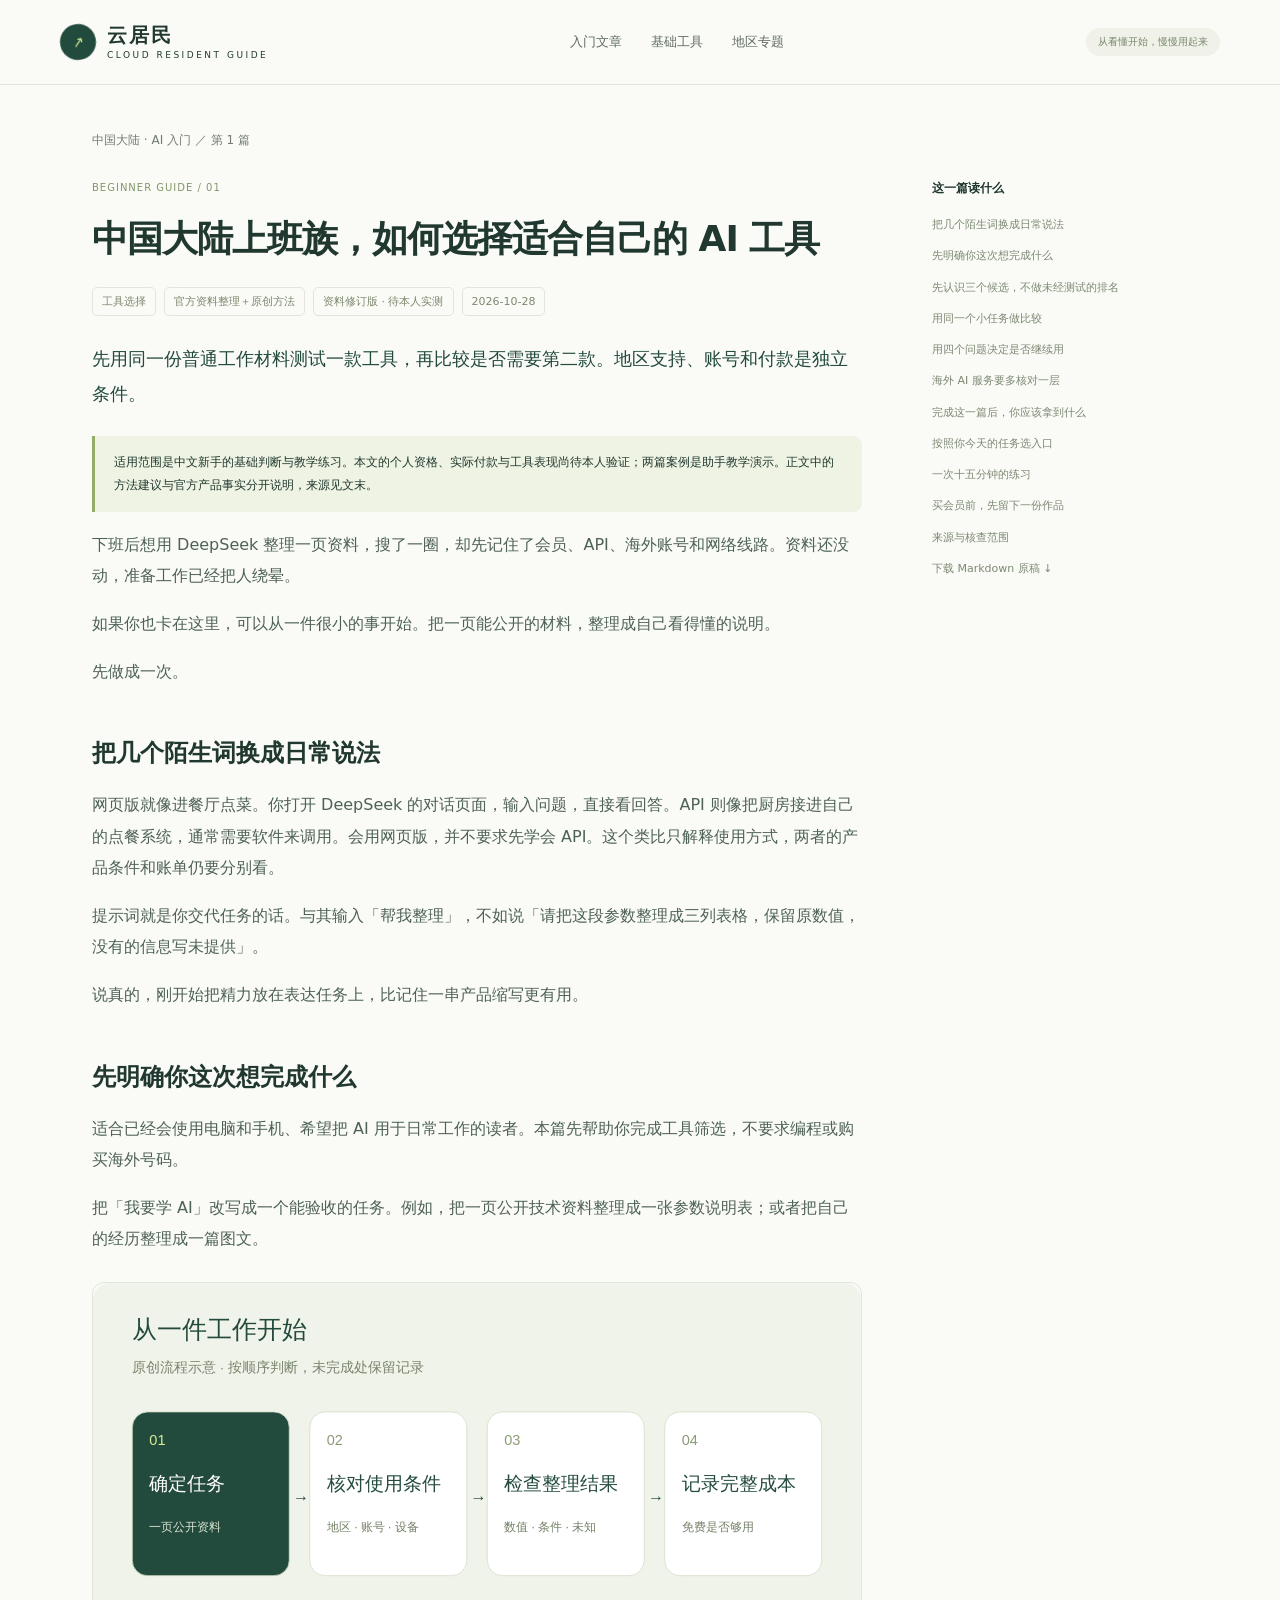
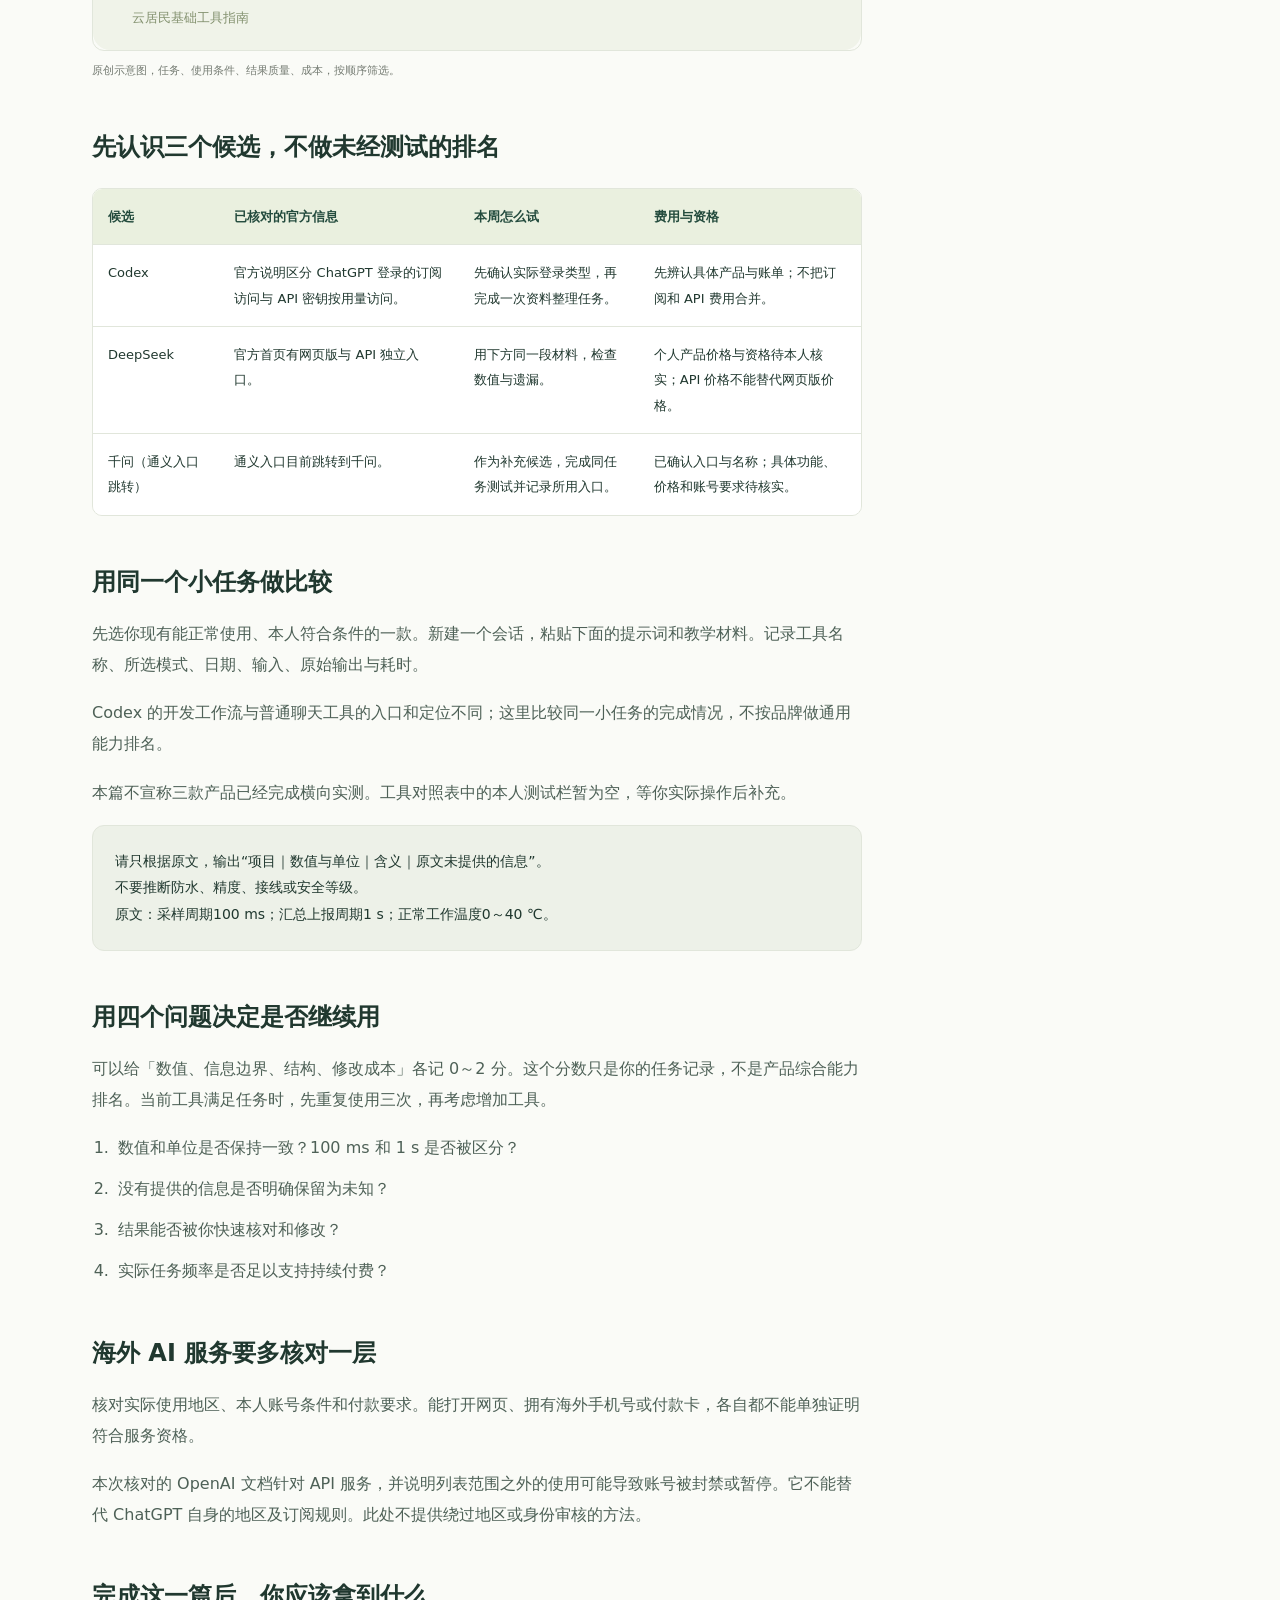
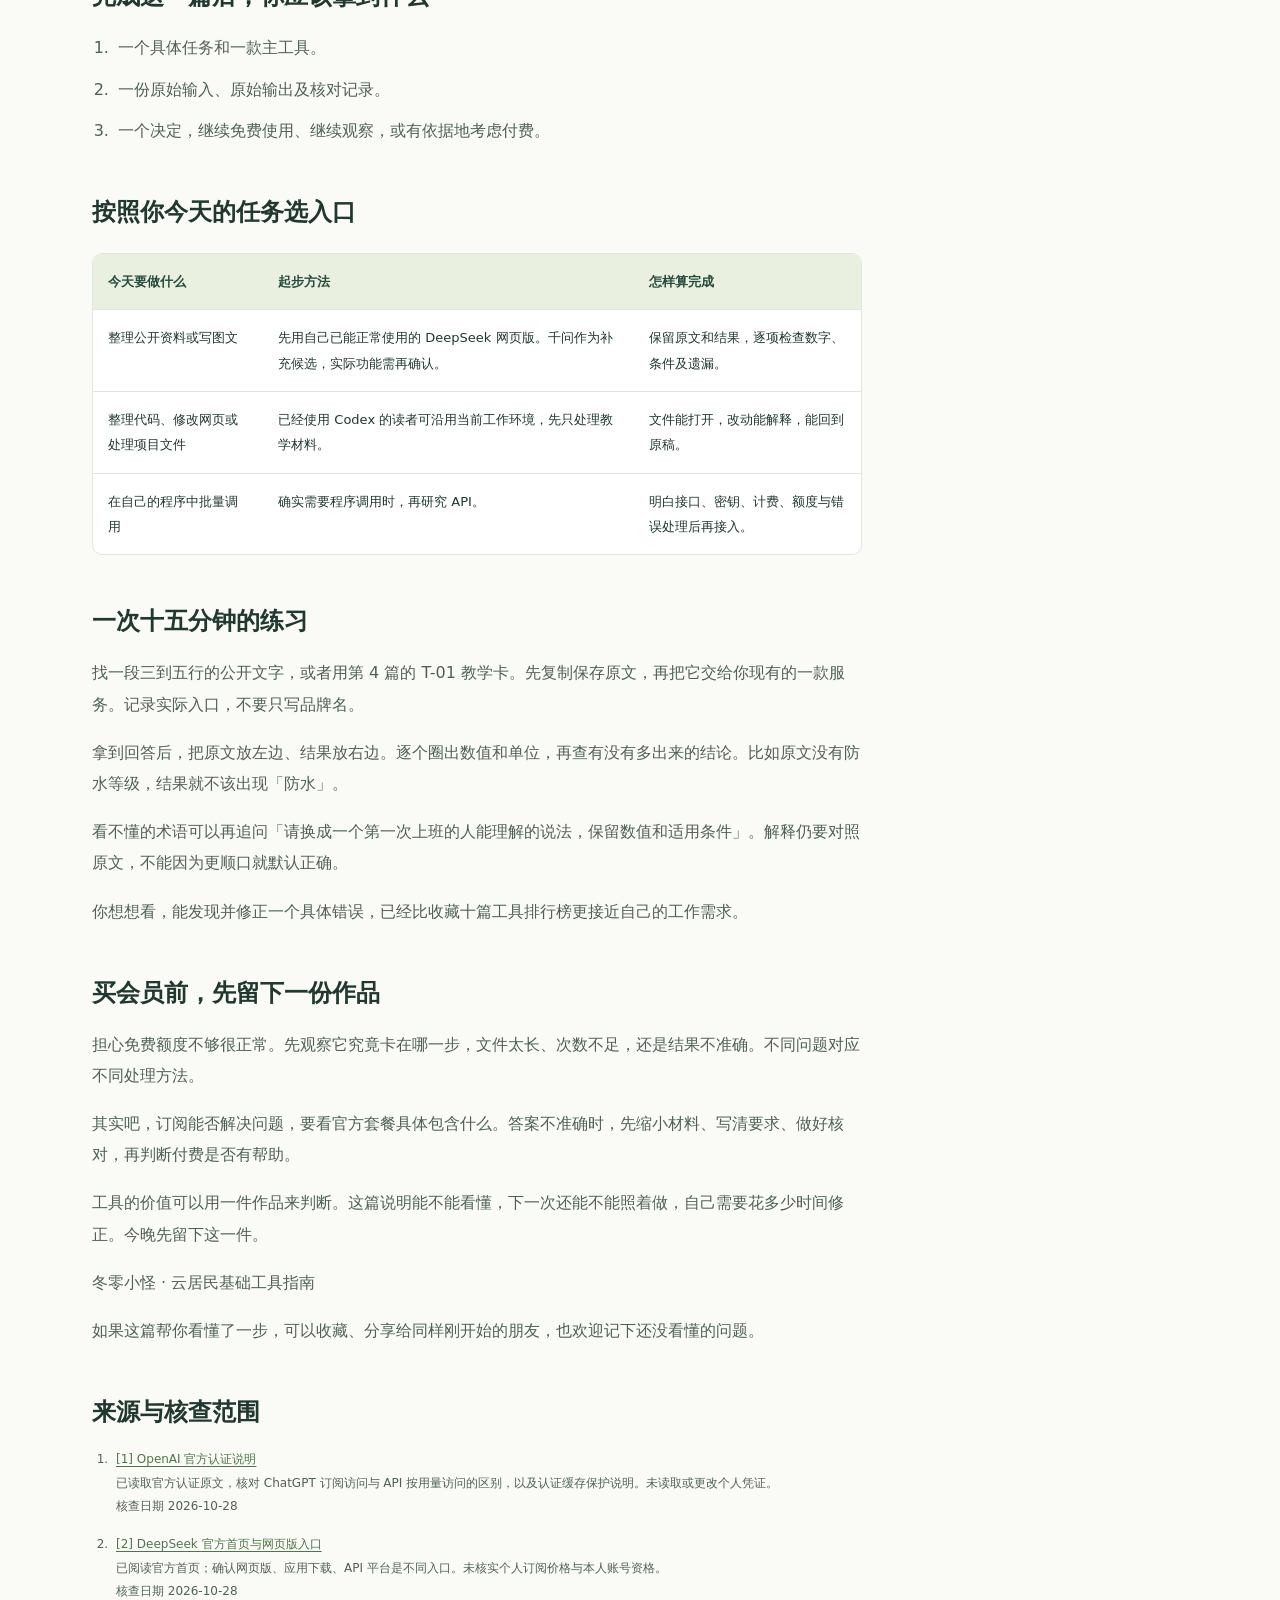
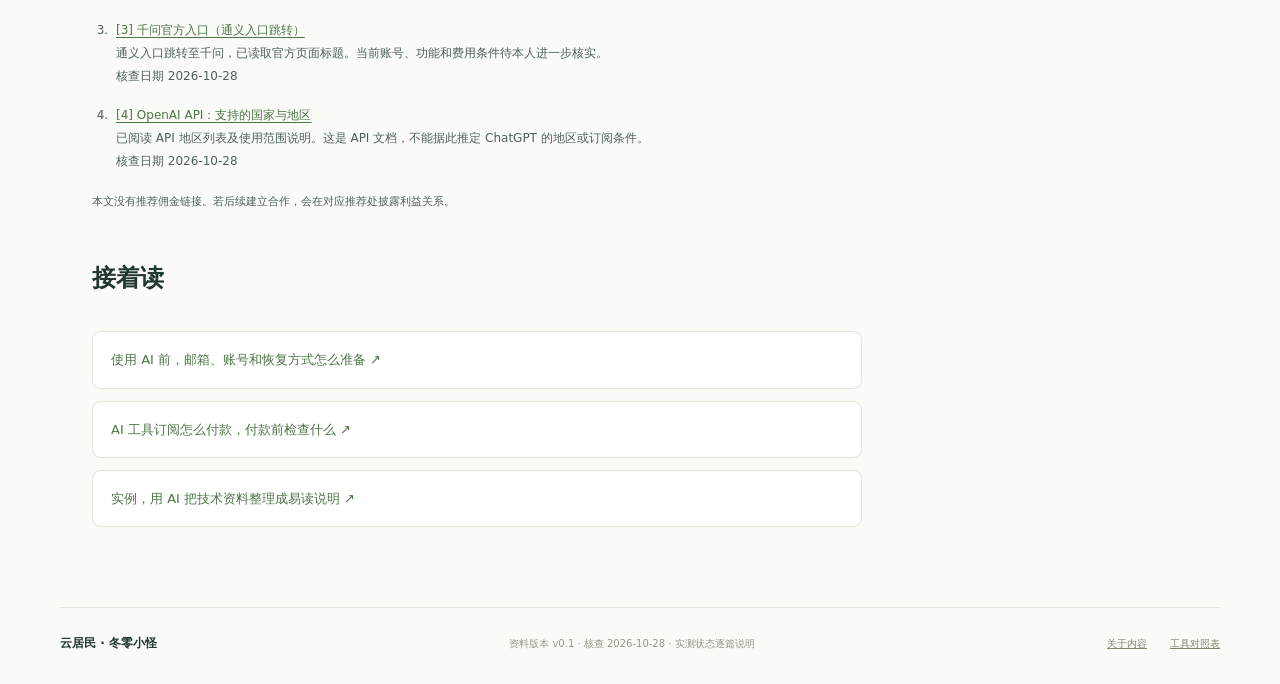
==== site/articles/01-choose-ai.html @ c8e0245f "Add six beginner articles, diagrams, sources and execution plan" ====
<!doctype html><html lang="zh-CN"><head><meta charset="utf-8"><meta name="viewport" content="width=device-width, initial-scale=1"><meta name="description" content="面向中文新手的云居民基础工具指南，认识账号、网络、订阅、收款和安全。"><title>中国大陆上班族，如何选择适合自己的 AI 工具 · 云居民</title><link rel="stylesheet" href="../assets/style.css"></head><body><a class="skip" href="#main">跳到正文</a><header><div class="wrap nav"><a class="brand" href="../index.html"><span class="brand-mark">↗</span><span class="brand-name">云居民<span class="brand-en">CLOUD RESIDENT GUIDE</span></span></a><nav class="nav-links" aria-label="主导航"><a href="../index.html#start">入门文章</a><a href="../index.html#tools">基础工具</a><a href="../index.html#regions">地区专题</a></nav><span class="nav-tag">从看懂开始，慢慢用起来</span></div></header><main id="main" class="article-wrap"><div class="breadcrumbs"><a href="../index.html#start">中国大陆 · AI 入门</a> ／ 第 1 篇</div><div class="article-layout"><article class="article-content"><div class="mini-label">BEGINNER GUIDE / 01</div><h1>中国大陆上班族，如何选择适合自己的 AI 工具</h1><div class="article-meta"><span>工具选择</span><span>官方资料整理＋原创方法</span><span>资料修订版 · 待本人实测</span><span>2026-10-28</span></div><p class="article-lead">先用同一份普通工作材料测试一款工具，再比较是否需要第二款。地区支持、账号和付款是独立条件。</p><div class="evidence-note">适用范围是中文新手的基础判断与教学练习。本文的个人资格、实际付款与工具表现尚待本人验证；两篇案例是助手教学演示。正文中的方法建议与官方产品事实分开说明，来源见文末。</div><section><p>下班后想用 DeepSeek 整理一页资料，搜了一圈，却先记住了会员、API、海外账号和网络线路。资料还没动，准备工作已经把人绕晕。</p><p>如果你也卡在这里，可以从一件很小的事开始。把一页能公开的材料，整理成自己看得懂的说明。</p><p>先做成一次。</p></section><section id="s1"><h2>把几个陌生词换成日常说法</h2><p>网页版就像进餐厅点菜。你打开 DeepSeek 的对话页面，输入问题，直接看回答。API 则像把厨房接进自己的点餐系统，通常需要软件来调用。会用网页版，并不要求先学会 API。这个类比只解释使用方式，两者的产品条件和账单仍要分别看。</p><p>提示词就是你交代任务的话。与其输入「帮我整理」，不如说「请把这段参数整理成三列表格，保留原数值，没有的信息写未提供」。</p><p>说真的，刚开始把精力放在表达任务上，比记住一串产品缩写更有用。</p></section><section id="s2"><h2>先明确你这次想完成什么</h2><p>适合已经会使用电脑和手机、希望把 AI 用于日常工作的读者。本篇先帮助你完成工具筛选，不要求编程或购买海外号码。</p><p>把「我要学 AI」改写成一个能验收的任务。例如，把一页公开技术资料整理成一张参数说明表；或者把自己的经历整理成一篇图文。</p></section><section><figure><a href="../assets/choose.svg" target="_blank" rel="noopener"><img loading="lazy" src="../assets/choose.svg" alt="原创示意图，任务、使用条件、结果质量、成本，按顺序筛选。"></a><figcaption>原创示意图，任务、使用条件、结果质量、成本，按顺序筛选。</figcaption></figure></section><section id="s4"><h2>先认识三个候选，不做未经测试的排名</h2><div class="table-scroll" tabindex="0" role="region" aria-label="先认识三个候选，不做未经测试的排名"><table><thead><tr><th scope="col">候选</th><th scope="col">已核对的官方信息</th><th scope="col">本周怎么试</th><th scope="col">费用与资格</th></tr></thead><tbody><tr><td>Codex</td><td>官方说明区分 ChatGPT 登录的订阅访问与 API 密钥按用量访问。</td><td>先确认实际登录类型，再完成一次资料整理任务。</td><td>先辨认具体产品与账单；不把订阅和 API 费用合并。</td></tr><tr><td>DeepSeek</td><td>官方首页有网页版与 API 独立入口。</td><td>用下方同一段材料，检查数值与遗漏。</td><td>个人产品价格与资格待本人核实；API 价格不能替代网页版价格。</td></tr><tr><td>千问（通义入口跳转）</td><td>通义入口目前跳转到千问。</td><td>作为补充候选，完成同任务测试并记录所用入口。</td><td>已确认入口与名称；具体功能、价格和账号要求待核实。</td></tr></tbody></table></div></section><section id="s5"><h2>用同一个小任务做比较</h2><p>先选你现有能正常使用、本人符合条件的一款。新建一个会话，粘贴下面的提示词和教学材料。记录工具名称、所选模式、日期、输入、原始输出与耗时。</p><p>Codex 的开发工作流与普通聊天工具的入口和定位不同；这里比较同一小任务的完成情况，不按品牌做通用能力排名。</p><p>本篇不宣称三款产品已经完成横向实测。工具对照表中的本人测试栏暂为空，等你实际操作后补充。</p><pre><code>请只根据原文，输出“项目｜数值与单位｜含义｜原文未提供的信息”。
不要推断防水、精度、接线或安全等级。
原文：采样周期100 ms；汇总上报周期1 s；正常工作温度0～40 ℃。</code></pre></section><section id="s6"><h2>用四个问题决定是否继续用</h2><p>可以给「数值、信息边界、结构、修改成本」各记 0～2 分。这个分数只是你的任务记录，不是产品综合能力排名。当前工具满足任务时，先重复使用三次，再考虑增加工具。</p><ol><li>数值和单位是否保持一致？100 ms 和 1 s 是否被区分？</li><li>没有提供的信息是否明确保留为未知？</li><li>结果能否被你快速核对和修改？</li><li>实际任务频率是否足以支持持续付费？</li></ol></section><section id="s7"><h2>海外 AI 服务要多核对一层</h2><p>核对实际使用地区、本人账号条件和付款要求。能打开网页、拥有海外手机号或付款卡，各自都不能单独证明符合服务资格。</p><p>本次核对的 OpenAI 文档针对 API 服务，并说明列表范围之外的使用可能导致账号被封禁或暂停。它不能替代 ChatGPT 自身的地区及订阅规则。此处不提供绕过地区或身份审核的方法。</p></section><section id="s8"><h2>完成这一篇后，你应该拿到什么</h2><ol><li>一个具体任务和一款主工具。</li><li>一份原始输入、原始输出及核对记录。</li><li>一个决定，继续免费使用、继续观察，或有依据地考虑付费。</li></ol></section><section id="s9"><h2>按照你今天的任务选入口</h2><div class="table-scroll" tabindex="0" role="region" aria-label="按照你今天的任务选入口"><table><thead><tr><th scope="col">今天要做什么</th><th scope="col">起步方法</th><th scope="col">怎样算完成</th></tr></thead><tbody><tr><td>整理公开资料或写图文</td><td>先用自己已能正常使用的 DeepSeek 网页版。千问作为补充候选，实际功能需再确认。</td><td>保留原文和结果，逐项检查数字、条件及遗漏。</td></tr><tr><td>整理代码、修改网页或处理项目文件</td><td>已经使用 Codex 的读者可沿用当前工作环境，先只处理教学材料。</td><td>文件能打开，改动能解释，能回到原稿。</td></tr><tr><td>在自己的程序中批量调用</td><td>确实需要程序调用时，再研究 API。</td><td>明白接口、密钥、计费、额度与错误处理后再接入。</td></tr></tbody></table></div></section><section id="s10"><h2>一次十五分钟的练习</h2><p>找一段三到五行的公开文字，或者用第 4 篇的 T-01 教学卡。先复制保存原文，再把它交给你现有的一款服务。记录实际入口，不要只写品牌名。</p><p>拿到回答后，把原文放左边、结果放右边。逐个圈出数值和单位，再查有没有多出来的结论。比如原文没有防水等级，结果就不该出现「防水」。</p><p>看不懂的术语可以再追问「请换成一个第一次上班的人能理解的说法，保留数值和适用条件」。解释仍要对照原文，不能因为更顺口就默认正确。</p><p>你想想看，能发现并修正一个具体错误，已经比收藏十篇工具排行榜更接近自己的工作需求。</p></section><section id="s11"><h2>买会员前，先留下一份作品</h2><p>担心免费额度不够很正常。先观察它究竟卡在哪一步，文件太长、次数不足，还是结果不准确。不同问题对应不同处理方法。</p><p>其实吧，订阅能否解决问题，要看官方套餐具体包含什么。答案不准确时，先缩小材料、写清要求、做好核对，再判断付费是否有帮助。</p><p>工具的价值可以用一件作品来判断。这篇说明能不能看懂，下一次还能不能照着做，自己需要花多少时间修正。今晚先留下这一件。</p></section><section><p>冬零小怪 · 云居民基础工具指南</p><p>如果这篇帮你看懂了一步，可以收藏、分享给同样刚开始的朋友，也欢迎记下还没看懂的问题。</p></section><section id="sources"><h2>来源与核查范围</h2><ol class="source-list"><li id="source-codex"><a href="https://learn.chatgpt.com/docs/auth" target="_blank" rel="noopener">[1] OpenAI 官方认证说明</a><br>已读取官方认证原文，核对 ChatGPT 订阅访问与 API 按用量访问的区别，以及认证缓存保护说明。未读取或更改个人凭证。<br>核查日期 2026-10-28</li><li id="source-deepseek"><a href="https://www.deepseek.com/" target="_blank" rel="noopener">[2] DeepSeek 官方首页与网页版入口</a><br>已阅读官方首页；确认网页版、应用下载、API 平台是不同入口。未核实个人订阅价格与本人账号资格。<br>核查日期 2026-10-28</li><li id="source-qianwen"><a href="https://www.qianwen.com/" target="_blank" rel="noopener">[3] 千问官方入口（通义入口跳转）</a><br>通义入口跳转至千问，已读取官方页面标题。当前账号、功能和费用条件待本人进一步核实。<br>核查日期 2026-10-28</li><li id="source-openai"><a href="https://developers.openai.com/api/docs/supported-countries" target="_blank" rel="noopener">[4] OpenAI API：支持的国家与地区</a><br>已阅读 API 地区列表及使用范围说明。这是 API 文档，不能据此推定 ChatGPT 的地区或订阅条件。<br>核查日期 2026-10-28</li></ol><p class="public-state">本文没有推荐佣金链接。若后续建立合作，会在对应推荐处披露利益关系。</p></section><section id="next"><h2>接着读</h2><div class="related"><a href="02-accounts.html">使用 AI 前，邮箱、账号和恢复方式怎么准备 ↗</a><a href="03-payments.html">AI 工具订阅怎么付款，付款前检查什么 ↗</a><a href="04-technical-case.html">实例，用 AI 把技术资料整理成易读说明 ↗</a></div></section></article><aside class="toc" aria-label="文章目录"><b>这一篇读什么</b><a href="#s1">把几个陌生词换成日常说法</a><a href="#s2">先明确你这次想完成什么</a><a href="#s4">先认识三个候选，不做未经测试的排名</a><a href="#s5">用同一个小任务做比较</a><a href="#s6">用四个问题决定是否继续用</a><a href="#s7">海外 AI 服务要多核对一层</a><a href="#s8">完成这一篇后，你应该拿到什么</a><a href="#s9">按照你今天的任务选入口</a><a href="#s10">一次十五分钟的练习</a><a href="#s11">买会员前，先留下一份作品</a><a href="#sources">来源与核查范围</a><a href="../downloads/01-choose-ai_修正版.md" download>下载 Markdown 原稿 ↓</a></aside></div></main><footer class="wrap footer"><div class="footer-brand">云居民 · 冬零小怪</div><small>资料版本 v0.1 · 核查 2026-10-28 · 实测状态逐篇说明</small><div class="footer-links"><a href="../index.html#about">关于内容</a><a href="../downloads/工具对照表.md" download>工具对照表</a></div></footer></body></html>
---- site/assets/style.css ----
:root{--ink:#20382f;--green:#234b3d;--muted:#747b72;--paper:#fafbf7;--line:#e1e6db;--lime:#d9ec93;--cream:#f0f2e9;--white:#fff;--radius:20px}
*{box-sizing:border-box}html{scroll-behavior:smooth;scroll-padding-top:100px}body{margin:0;background:var(--paper);color:var(--ink);font-family:"Microsoft YaHei","PingFang SC",system-ui,sans-serif;font-size:14px;line-height:1.75}button,input{font:inherit}button,a{-webkit-tap-highlight-color:transparent}button{cursor:pointer}a{color:inherit;text-decoration:none}button:focus-visible,a:focus-visible,input:focus-visible,summary:focus-visible{outline:3px solid #769a4b;outline-offset:5px}button:disabled{cursor:default}::selection{background:var(--lime)}svg{width:22px;height:22px;fill:none;stroke:currentColor;stroke-width:1.65;stroke-linecap:round;stroke-linejoin:round;flex-shrink:0}.wrap{width:min(1160px,calc(100% - 64px));margin-inline:auto}.skip{position:fixed;top:-100px;left:20px;z-index:100;background:var(--green);color:white;padding:10px}.skip:focus{top:8px}
header{position:sticky;top:0;z-index:20;background:rgba(250,251,247,.94);backdrop-filter:blur(16px);border-bottom:1px solid var(--line)}.nav{height:84px;display:flex;align-items:center;justify-content:space-between;gap:24px}.brand{display:flex;align-items:center;gap:11px}.brand-mark{width:36px;height:36px;border-radius:50%;display:grid;place-items:center;background:var(--green);color:var(--lime);transform:rotate(-12deg)}.brand-mark svg{width:22px;height:22px}.brand-name{font-size:20px;font-weight:750;letter-spacing:2px;line-height:1.35}.brand-en{display:block;font-size:9px;font-weight:500;letter-spacing:2.5px}.nav-links{display:flex;gap:29px;color:#626e62;font-size:13px}.nav-links a:hover{color:var(--green)}.nav-actions{display:flex;gap:17px;align-items:center}.preview-tag{font-size:10px;letter-spacing:1px;color:var(--muted);border:1px solid var(--line);padding:2px 7px;border-radius:4px}.list-button{background:transparent;border:0;padding:8px 0;display:flex;gap:7px;align-items:center;font-size:12px;color:var(--green)}.count{background:var(--green);color:white;border-radius:50%;min-width:20px;height:20px;display:inline-grid;place-items:center;font-size:10px}.mobile-menu{display:none;background:transparent;border:0;color:var(--green);padding:6px}
.hero{position:relative;overflow:hidden}.hero-grid{display:grid;grid-template-columns:1.12fr 1fr;gap:76px;align-items:center;padding-top:76px;padding-bottom:67px}.eyebrow{font-size:10px;letter-spacing:2.4px;font-weight:650;color:#6a7c58;display:flex;align-items:center;gap:9px}.dot{width:6px;height:6px;border-radius:50%;background:#819e55}.hero h1{font-size:clamp(39px,4.25vw,57px);font-weight:650;line-height:1.35;letter-spacing:-2px;margin:23px 0 21px}.hero h1 em{font-style:normal;color:#4e7049;position:relative;white-space:nowrap}.hero h1 em:after{content:"";position:absolute;height:9px;background:var(--lime);left:0;right:0;bottom:3px;z-index:-1;transform:rotate(-2deg)}.hero-copy{font-size:14px;color:#758071;line-height:2.05;max-width:430px}.hero-actions{display:flex;align-items:center;gap:24px;margin:28px 0 23px}.btn{display:inline-flex;align-items:center;justify-content:center;gap:16px;min-height:47px;padding:11px 22px;border:1px solid transparent;border-radius:8px;font-size:12px;font-weight:600;background:var(--green);color:white;transition:transform .2s,background .2s}.btn:hover{background:#355e47;transform:translateY(-2px)}.btn svg{width:17px;height:17px}.text-link{display:inline-flex;align-items:center;gap:10px;font-size:12px;background:none;border:0;color:var(--green);padding:0}.text-link svg{width:15px;height:15px}.hero-note{font-size:11px;display:flex;gap:7px;align-items:center;color:#879080}.hero-note svg{width:14px;height:14px}.map-scene{position:relative;padding:18px 18px 22px 0}.map-scene:before{content:"";position:absolute;width:360px;height:360px;top:4px;right:-12px;border:1px solid #dce2ce;border-radius:50%;z-index:-1}.map-scene:after{content:"";position:absolute;width:315px;height:315px;top:27px;right:10px;border:1px dashed #dce2ce;border-radius:50%;z-index:-1}.map-card{background:#fff;border:1px solid #dde3d4;border-radius:18px;padding:26px 27px 24px;box-shadow:0 20px 50px #2f4c2210;transform:rotate(-2deg);position:relative}.map-top{display:flex;justify-content:space-between;align-items:center;font-size:9px;letter-spacing:1.7px;color:#7c8876}.map-top span:last-child{letter-spacing:0;border:1px solid var(--line);padding:1px 8px;border-radius:20px;font-size:10px;color:#547142}.map-card h2{font-size:23px;font-weight:600;margin:16px 0 6px;letter-spacing:-.5px}.map-sub{font-size:11px;color:var(--muted);margin:0 0 21px}.route{display:flex;gap:13px;align-items:center;padding:13px 0;border-top:1px solid #edf0e8}.route-icon{width:37px;height:37px;border-radius:11px;background:#eff3e8;display:grid;place-items:center;color:#557148}.route-icon svg{width:18px;height:18px}.route-text{flex:1}.route-text b{display:block;font-size:12px;font-weight:550}.route-text small{font-size:10px;color:#8c9385}.route-status{color:#7e926e;font-size:10px}.map-foot{background:#f4f7ed;border-radius:7px;margin-top:9px;padding:10px 12px;font-size:10px;color:#6c7c5a;display:flex;align-items:center;gap:7px}.map-foot svg{width:14px;height:14px}.floating-note{position:absolute;bottom:0;right:-12px;padding:13px 17px;background:var(--lime);border-radius:10px;transform:rotate(5deg);font-size:12px;font-weight:600;box-shadow:0 7px 20px #213a2010}.floating-note span{display:block;letter-spacing:1px;font-size:8px;color:#6e7b4d;font-weight:500;margin-top:2px}.plane{position:absolute;right:-18px;top:-13px;color:#6f8959;transform:rotate(10deg);width:43px;height:43px}
.principles{border-top:1px solid var(--line);border-bottom:1px solid var(--line);padding:20px 0;display:flex;align-items:center;justify-content:space-between;gap:20px}.principles p{margin:0;font-size:11px;color:#78806f}.principles .points{display:flex;gap:32px}.principles .point{display:flex;align-items:center;gap:8px;font-size:11px;color:#53674b}.point svg{width:16px;height:16px}.section{padding-top:70px;padding-bottom:70px}.section-head{display:flex;justify-content:space-between;align-items:flex-end;gap:24px;margin-bottom:28px}.section-kicker{font-family:Georgia,serif;font-size:11px;color:#859171;letter-spacing:2px;margin-bottom:9px}.section-head h2,.about h2{font-size:29px;font-weight:550;margin:0;letter-spacing:-.7px;line-height:1.5}.section-head p{color:var(--muted);font-size:12px;margin:10px 0 0}.section-index{font-family:Georgia,serif;font-style:italic;font-size:17px;color:#8e9a79}.categories{display:grid;grid-template-columns:repeat(4,1fr);gap:16px}.category{position:relative;display:flex;flex-direction:column;align-items:flex-start;text-align:left;width:100%;padding:24px 22px 21px;background:white;border:1px solid var(--line);border-radius:13px;color:var(--ink);transition:transform .2s,border-color .2s,box-shadow .2s;min-height:218px}.category:hover{border-color:#9caf7b;transform:translateY(-5px);box-shadow:0 12px 24px #32462b08}.category-top{width:100%;display:flex;align-items:center;justify-content:space-between}.icon-box{width:42px;height:42px;display:grid;place-items:center;border-radius:12px;background:#eff3e7;color:#647b4b}.category:nth-child(2) .icon-box{background:#eaf1ed;color:#45785c}.category:nth-child(3) .icon-box{background:#f6efe0;color:#aa8e53}.category:nth-child(4) .icon-box{background:#eeeeef;color:#77768c}.tiny-label{font-size:10px;color:#8e9688}.category h3{font-size:16px;margin:21px 0 7px;font-weight:600}.category p{color:var(--muted);font-size:11px;line-height:1.9;margin:0;padding-right:9px}.card-arrow{position:absolute;bottom:20px;right:20px;width:14px;height:14px;color:#879278}.catalog-band{background:#f0f3e9;border-block:1px solid #e6ebde}.catalog-band .section{padding-top:58px;padding-bottom:60px}.catalog-controls{display:flex;align-items:center;justify-content:space-between;gap:15px;margin-bottom:22px}.filters{display:flex;gap:6px;flex-wrap:wrap}.filter{background:transparent;color:#78836c;border:1px solid transparent;border-radius:6px;font-size:11px;padding:7px 14px}.filter.active{background:var(--green);color:white}.filter:hover:not(.active){background:#e3e9d8}.search{position:relative;flex-shrink:0}.search svg{position:absolute;left:12px;top:10px;width:15px;height:15px;color:#88947e}.search input{width:215px;border:1px solid #dfe6d6;border-radius:7px;background:#fafcf6;padding:9px 12px 9px 35px;font-size:11px;color:var(--green);outline-offset:2px}.tools{display:grid;grid-template-columns:repeat(3,1fr);gap:15px}.tool{border:1px solid #e0e6d7;background:#fcfdf9;border-radius:12px;padding:20px;display:flex;flex-direction:column;min-height:185px;transition:border-color .2s}.tool:hover{border-color:#a4b58c}.tool-top{display:flex;align-items:center;gap:12px}.tool-logo{width:36px;height:36px;border-radius:10px;display:grid;place-items:center;background:#eff1ea;font-family:Georgia,serif;font-size:21px;color:#4f6b46;font-weight:bold;flex-shrink:0}.tool-top h3{font-size:13px;font-weight:600;margin:0}.tool-top small{font-size:10px;color:#909786}.tool-badge{font-size:9px;color:#82916d;background:#f1f4e9;padding:1px 6px;border-radius:4px;white-space:nowrap;margin-left:auto}.tool p{font-size:11px;color:#79836f;line-height:1.9;margin:14px 0 18px;flex:1}.tool-bottom{display:flex;justify-content:space-between;align-items:center}.tool-bottom span{font-size:9px;color:#919a88}.tool-bottom button{background:none;border:0;color:#48623c;font-size:10px;padding:0;display:flex;align-items:center;gap:5px}.tool-bottom svg{width:13px;height:13px}.empty-results{display:none;padding:30px;color:var(--muted);text-align:center;grid-column:1/-1}.catalog-note{margin:18px 0 0;color:#87917b;font-size:10px}
.guides{display:grid;grid-template-columns:repeat(3,1fr);gap:22px}.guide{background:white;border:1px solid var(--line);border-radius:13px;overflow:hidden;display:flex;flex-direction:column}.guide-cover{height:150px;padding:22px;position:relative;overflow:hidden;background:#e9efde}.guide:nth-child(2) .guide-cover{background:#e7eeea}.guide:nth-child(3) .guide-cover{background:#f0eade}.cover-word{position:absolute;right:16px;bottom:-35px;font-size:112px;font-family:Georgia,serif;letter-spacing:-9px;color:#d4dfbe;line-height:1.6;font-style:italic}.guide:nth-child(2) .cover-word{color:#cfddd3}.guide:nth-child(3) .cover-word{color:#e2d8c3}.cover-number{font-family:Georgia,serif;font-size:11px;color:#71845c}.cover-title{position:relative;z-index:1;font-size:21px;line-height:1.5;font-weight:550;margin-top:17px;letter-spacing:1px}.cover-title span{display:block}.guide-info{padding:23px;flex:1;display:flex;flex-direction:column}.guide-meta{display:flex;gap:9px;color:#859176;font-size:9px;letter-spacing:.3px}.guide-info h3{font-size:14px;line-height:1.8;font-weight:550;margin:11px 0 9px}.guide-info p{font-size:11px;color:var(--muted);margin:0 0 20px;line-height:1.9;flex:1}.guide-info button{align-self:flex-start}.service{background:#234b3d;border-radius:17px;padding:40px 43px;color:#fff;display:flex;justify-content:space-between;align-items:center;gap:45px;margin-top:50px;position:relative;overflow:hidden}.service:after{content:"";width:220px;height:220px;border:1px solid #ffffff12;border-radius:50%;position:absolute;right:-60px;bottom:-140px;pointer-events:none}.service .section-kicker{color:#b5ca9f}.service h2{margin:4px 0 10px;font-size:24px;font-weight:500}.service p{font-size:11px;line-height:1.9;color:#c1cfc2;margin:0;max-width:540px}.service-actions{flex-shrink:0}.btn-lime{background:var(--lime);color:#30442c}.btn-lime:hover{background:#e3f2ad}.service-note{display:block;text-align:center;font-size:9px;color:#b5c4b1;margin-top:9px}.about{display:grid;grid-template-columns:.8fr 1.2fr;gap:100px;padding:55px 0;border-top:1px solid var(--line)}.about-quote{font-family:Georgia,serif;font-style:italic;font-size:19px;color:#94a17d;margin-top:15px}.about p{font-size:12px;line-height:2.15;color:var(--muted);margin-top:4px}.about-tags{display:flex;gap:14px;margin-top:20px;color:#6d7b5f;font-size:10px}.faq{border-top:1px solid var(--line);padding:40px 0 55px;display:grid;grid-template-columns:.8fr 1.2fr;gap:100px}.faq h2{font-size:20px;font-weight:550;margin:7px 0}.faq-item{border-bottom:1px solid var(--line)}summary{list-style:none;cursor:pointer;padding:15px 0;font-size:12px;display:flex;align-items:center;justify-content:space-between;gap:10px}summary::-webkit-details-marker{display:none}summary:after{content:"+";font-size:19px;color:#7c8c6b;font-weight:300}details[open] summary:after{content:"−"}.faq-item p{font-size:11px;color:var(--muted);margin:0 0 17px;line-height:2}.footer{border-top:1px solid var(--line);padding:25px 0 30px;display:flex;align-items:center;justify-content:space-between;gap:20px}.footer-brand{display:flex;align-items:center;gap:12px;font-size:12px;font-weight:600}.footer small{font-size:10px;color:#919987}.footer-links{display:flex;gap:23px;font-size:10px;color:#7b876e}
dialog{padding:0;border:1px solid var(--line);border-radius:19px;width:min(560px,calc(100% - 32px));max-height:85vh;color:var(--ink);background:var(--paper);box-shadow:0 25px 90px #102b3140}dialog::backdrop{background:#14251c6b;backdrop-filter:blur(4px)}.dialog-head{padding:22px 27px 0;display:flex;align-items:center;justify-content:space-between;gap:20px}.dialog-head .section-kicker{margin:0;font-size:9px}.close{background:#eaf0e2;border:0;border-radius:50%;width:30px;height:30px;display:grid;place-items:center;color:var(--green);font-size:20px}.dialog-body{padding:13px 27px 27px}.dialog-body h2{font-size:24px;font-weight:550;line-height:1.5;margin:5px 0 12px}.dialog-body p{font-size:12px;line-height:2;color:var(--muted)}.dialog-body h3{font-size:13px;margin:20px 0 8px}.dialog-body ul{padding-left:19px;font-size:12px;color:#63745b;line-height:2.1}.dialog-body .btn{margin-top:13px}.quiz-options{display:grid;gap:9px;margin:18px 0}.quiz-option{padding:14px 16px;border:1px solid var(--line);border-radius:9px;background:white;text-align:left;color:var(--ink);font-size:12px;display:flex;gap:10px;align-items:center}.quiz-option:before{content:"";width:13px;height:13px;border:1px solid #acb89a;border-radius:50%;flex-shrink:0}.quiz-option.selected{background:#eaf1dc;border-color:#91a76e}.quiz-option.selected:before{background:var(--green);box-shadow:inset 0 0 0 3px #edf3e0}.quiz-option small{display:block;color:var(--muted);font-size:10px;margin-top:3px}.quiz-step{font-size:10px;color:#8a9679}.result-task{background:white;border:1px solid var(--line);border-radius:8px;padding:11px 13px;margin:8px 0;font-size:12px}.drawer{margin:0 0 0 auto;height:100dvh;max-height:100dvh;border-radius:18px 0 0 18px;max-width:420px;width:calc(100% - 25px)}.drawer .dialog-head{padding-top:30px}.check-row{display:flex;align-items:flex-start;gap:10px;padding:15px 0;border-bottom:1px solid var(--line);font-size:12px}.check-row input{accent-color:var(--green);margin-top:5px}.check-row label{flex:1;cursor:pointer}.check-row:has(input:checked) label{text-decoration:line-through;color:#909981}.remove-task{border:0;background:transparent;color:#97a18c;font-size:17px;padding:0 3px}.check-summary{font-size:11px;color:#7d8a70;margin:18px 0}.toast{position:fixed;bottom:25px;left:50%;transform:translate(-50%,15px);padding:11px 22px;background:var(--green);color:#fff;border:1px solid #ffffff20;border-radius:30px;z-index:80;font-size:12px;opacity:0;pointer-events:none;transition:opacity .2s,transform .2s;max-width:calc(100% - 30px);text-align:center}.toast.show{opacity:1;transform:translate(-50%,0)}.dialog-source{font-size:10px!important}.dialog-source a{text-decoration:underline}
@media(min-width:1400px){.hero-grid{padding-top:92px;padding-bottom:82px}}
@media(max-width:1000px){.hero-grid{gap:35px}.nav-links{gap:18px}.preview-tag{display:none}.hero h1{font-size:43px}.principles .points{gap:17px}.category{padding:21px 17px}.tiny-label{font-size:9px}.about,.faq{gap:50px}.floating-note{right:-5px}.wrap{width:calc(100% - 48px)}}
@media(max-width:760px){.wrap{width:calc(100% - 36px)}.nav{height:70px;gap:10px}.brand-name{font-size:17px}.brand-en{font-size:8px}.brand-mark{width:31px;height:31px}.nav-actions{gap:10px}.nav-links{display:none;position:absolute;top:69px;left:0;right:0;background:var(--paper);border-bottom:1px solid var(--line);padding:20px;flex-direction:column;gap:20px}.nav-links.open{display:flex}.mobile-menu{display:block}.list-button{font-size:11px}.list-button>svg{display:none}.hero-grid{grid-template-columns:1fr;gap:37px;padding:47px 0 48px}.hero h1{font-size:42px;letter-spacing:-1.5px}.hero-copy{font-size:13px}.hero-actions{gap:22px}.map-scene{width:min(390px,100%);margin:0 auto;padding:5px 12px 19px 0}.map-card{padding:22px}.map-scene:before{width:290px;height:290px;right:3px}.map-scene:after{width:255px;height:255px;right:20px}.plane{right:0;top:-9px}.principles{padding:17px 0;flex-direction:column;gap:12px;align-items:flex-start}.principles .points{width:100%;justify-content:space-between;gap:5px}.point{font-size:10px!important}.section{padding:45px 0}.section-head h2,.about h2{font-size:25px}.section-head{gap:15px}.section-head p{font-size:11px}.section-head>.text-link{font-size:10px;white-space:nowrap}.categories{grid-template-columns:repeat(2,1fr);gap:11px}.category{min-height:210px;padding:18px 16px}.tiny-label{font-size:9px}.category h3{font-size:15px}.category p{font-size:10px;padding-right:0}.category .card-arrow{bottom:15px;right:15px}.catalog-band .section{padding:43px 0}.catalog-controls{align-items:stretch;flex-direction:column;gap:13px}.search input{width:100%}.filter{font-size:10px;padding:6px 11px}.tools{grid-template-columns:1fr;gap:12px}.tool{min-height:165px}.tool p{font-size:12px}.tool-top h3{font-size:14px}.guides{grid-template-columns:1fr;gap:18px}.guide-cover{height:130px}.guide-info{padding:20px}.guide-info h3{font-size:15px}.guide-info p{font-size:12px}.service{padding:28px 25px;flex-direction:column;align-items:flex-start;gap:23px;margin-top:33px}.service h2{font-size:23px}.service p{font-size:12px}.service-note{text-align:left}.about{padding:37px 0;grid-template-columns:1fr;gap:15px}.about p{font-size:12px}.about-quote{margin:8px 0 0;font-size:16px}.faq{grid-template-columns:1fr;gap:7px;padding-top:29px}.footer{align-items:flex-start;flex-direction:column;gap:12px}.footer-links{gap:20px}.section-index{font-size:14px}.dialog-body,.dialog-head{padding-inline:22px}.dialog-body h2{font-size:22px}}
@media(prefers-reduced-motion:reduce){html{scroll-behavior:auto}*,*:before,*:after{transition:none!important;animation:none!important}}

.nav-tag{font-size:10px;background:var(--cream);color:#78866b;padding:5px 12px;border-radius:20px}.hero h1{font-size:clamp(36px,4.2vw,56px)}.map-card{transform:rotate(-1deg)}.starter-steps{display:grid;grid-template-columns:repeat(3,1fr);gap:16px}.starter-step{border:1px solid var(--line);border-radius:12px;background:white;padding:24px;transition:transform .2s}.starter-step:hover{transform:translateY(-3px);border-color:#9eaf88}.starter-step small{font-size:10px;color:#879773}.starter-step h3{font-size:16px;font-weight:550;margin:15px 0 7px}.starter-step p{font-size:11px;color:var(--muted);margin:0 0 14px}.starter-step span{font-size:10px;color:#5e7a4a}.tool-bottom button{font-size:11px}.tool p{margin-bottom:12px}.example{font-size:10px;color:#6f815c;border-top:1px solid #edf0e6;padding-top:10px;margin-bottom:17px}.tool-top h3{font-size:14px}.region-tabs{display:flex;gap:9px;flex-wrap:wrap;margin-bottom:25px;padding-bottom:20px;border-bottom:1px solid var(--line)}.region-tab{border:1px solid var(--line);border-radius:7px;background:var(--cream);padding:9px 20px;color:#667b52;font-size:12px}.region-tab[aria-pressed=true]{background:var(--green);color:white;border-color:var(--green)}.region-panel{display:grid;grid-template-columns:.7fr 1.3fr;gap:50px;padding:32px;background:white;border:1px solid var(--line);border-radius:15px}.region-intro h3{font-size:29px;font-weight:550;margin:6px 0 12px}.region-intro p{font-size:12px;color:var(--muted);line-height:2}.region-intro small{font-size:10px;color:#8b987b}.region-item{padding:15px 0;border-bottom:1px solid #edf0e7}.region-item:first-child{padding-top:0}.region-item:last-child{border:0;padding-bottom:0}.region-item h4{font-size:13px;margin:0 0 5px}.region-item p{font-size:11px;color:var(--muted);margin:0 0 8px}.official{display:flex;gap:14px;flex-wrap:wrap}.official a{font-size:11px;color:#547747;text-decoration:underline;text-underline-offset:3px}.region-note,.tip{font-size:11px;line-height:1.9;padding:13px 17px;border-radius:8px;background:#edf2e3;color:#6f805d;margin-top:22px}.product{border:1px solid var(--line);border-radius:9px;background:white;padding:15px 18px;margin:10px 0}.product b{font-size:13px}.product p{font-size:11px;color:var(--muted);margin:5px 0 8px}.advanced{display:flex;gap:28px;align-items:center;padding:23px 26px;border:1px dashed #b7c5a4;border-radius:10px;margin-top:30px}.advanced h3{font-size:14px;white-space:nowrap;margin:0}.advanced p{font-size:11px;color:var(--muted);margin:0}.dialog-body h3{font-size:14px;margin-top:22px}.dialog-body li{font-size:12px;color:#667a59;margin:9px 0}.dialog-body ol{padding-left:21px}.dialog-note{font-size:10px!important;color:#8c987c!important}.no-scroll{overflow:hidden}@media(max-width:1000px){.region-panel{gap:30px}}@media(max-width:760px){.nav-tag{display:none}.nav-links{display:flex!important;position:static!important;background:transparent!important;gap:12px!important;flex-direction:row!important;padding:0!important;border:0!important;font-size:10px!important}.nav-links a:last-child{display:none}.brand-name{font-size:16px}.brand-en{font-size:7px}.nav{gap:12px}.starter-steps{grid-template-columns:repeat(2,1fr);gap:11px}.starter-step{padding:18px 15px}.starter-step h3{font-size:14px}.hero h1{font-size:37px}.region-panel{grid-template-columns:1fr;gap:20px;padding:23px}.region-tab{padding:8px 13px;font-size:11px}.advanced{display:block;padding:20px}.advanced h3{margin-bottom:8px}.footer{align-items:flex-start}.footer-links{max-width:160px}.section-index{display:none}}

.article-wrap{max-width:1160px;margin:auto;padding:45px 32px 80px}.breadcrumbs{font-size:12px;color:var(--muted);margin-bottom:27px}.article-layout{display:grid;grid-template-columns:minmax(0,770px) 230px;gap:70px}.article-content{min-width:0;font-size:16px;line-height:1.95}.article-content h1{font-size:36px;line-height:1.5;letter-spacing:-1px;font-weight:600;margin:14px 0 21px}.article-content h2{font-size:24px;font-weight:600;line-height:1.5;margin:48px 0 18px;scroll-margin-top:105px}.article-content p{margin:17px 0;color:#4e6157}.article-meta{display:flex;flex-wrap:wrap;gap:8px;font-size:11px;color:#7b886d}.article-meta span{border:1px solid var(--line);padding:3px 9px;border-radius:5px}.article-lead{font-size:18px!important;color:var(--green)!important;margin:25px 0!important}.evidence-note{padding:15px 19px;background:#eef3e3;border-left:3px solid #96ad67;font-size:12px;line-height:1.9;border-radius:0 9px 9px 0}.article-content figure{margin:28px 0}.article-content figure img{display:block;width:100%;height:auto;border-radius:12px;border:1px solid var(--line)}figcaption{font-size:11px;line-height:1.8;color:var(--muted);margin-top:10px}pre{background:#edf1e8;border:1px solid var(--line);border-radius:12px;padding:22px;white-space:pre-wrap;overflow-wrap:anywhere;font-family:inherit;font-size:14px;line-height:1.9}pre code{font-family:inherit}.table-scroll{overflow-x:auto;margin:23px 0;border:1px solid var(--line);border-radius:10px}table{border-collapse:collapse;width:100%;font-size:13px;min-width:520px;background:white}td,th{text-align:left;padding:15px;vertical-align:top;border-bottom:1px solid var(--line)}th{background:#eaf0df;color:var(--green);font-weight:600}tr:last-child td{border-bottom:0}.toc{position:sticky;top:113px;align-self:start;font-size:11px;max-height:75vh;overflow:auto}.toc a{display:block;padding:6px 0;color:#7c8872}.toc a:hover{color:var(--green)}.toc b{font-size:12px;display:block;margin-bottom:10px}.source-list{font-size:12px!important;padding-left:20px}.source-list li{margin:15px 0;overflow-wrap:anywhere}.source-list a,.article-content a{color:#4e7547;text-decoration:underline;text-underline-offset:3px}.related{display:grid;gap:12px;margin-top:35px}.related a{border:1px solid var(--line);background:white;border-radius:9px;padding:15px 18px;font-size:13px;text-decoration:none}.guide{transition:transform .2s}.guide:hover{transform:translateY(-4px)}.guide-cover{height:130px}.guide-meta{flex-wrap:wrap}.guide-info{font-size:13px}.guide-info h3{font-size:16px}.guide-info p{font-size:12px}.mini-label{font-size:10px;letter-spacing:1px;color:#82966a}.count-line{font-size:11px;color:#7d8a6c;margin:15px 0}.search input{font-size:13px;padding-left:13px;width:280px}.article-catalog .filter{font-size:12px}.tool-links{display:grid;gap:9px}.tool-links a{font-size:12px;text-decoration:underline}.region-intro .status{display:inline-block;font-size:11px;padding:3px 9px;background:#edf2e3;border-radius:5px}.reading-path{display:flex;gap:12px;flex-wrap:wrap;font-size:12px;margin:24px 0 0}.reading-path a{background:white;padding:8px 13px;border:1px solid var(--line);border-radius:7px}.public-state{font-size:11px;color:#7e8c6e}.cover-word{font-size:100px}.all-tools{grid-template-columns:repeat(3,1fr)}.tool-bottom button{padding:6px 0}article ol{padding-left:22px}article li{padding-left:4px;margin:10px 0;color:#4e6157}.footer-links a{text-decoration:underline}article section{content-visibility:visible}@media(max-width:1000px){.article-layout{gap:35px;grid-template-columns:minmax(0,1fr) 190px}.all-tools{grid-template-columns:repeat(2,1fr)}}@media(max-width:760px){.article-wrap{padding:25px 20px 55px}.article-layout{grid-template-columns:1fr;gap:20px}.toc{position:static;max-height:none;order:-1;border-bottom:1px solid var(--line);padding-bottom:15px}.toc a{display:inline-block;font-size:11px;margin-right:13px}.toc a:nth-of-type(n+5){display:none}.article-content{font-size:16px}.article-content h1{font-size:28px}.article-content h2{font-size:22px}.article-lead{font-size:17px!important}.search input{width:100%}.all-tools{grid-template-columns:1fr}.hero-copy{font-size:14px}.article-meta{line-height:1.6}}
@media(max-width:760px){.article-content figure a{display:block;overflow-x:auto;border-radius:12px}.article-content figure img{min-width:650px}.article-content figure figcaption:after{content:" 点击图片可查看原图。"}}
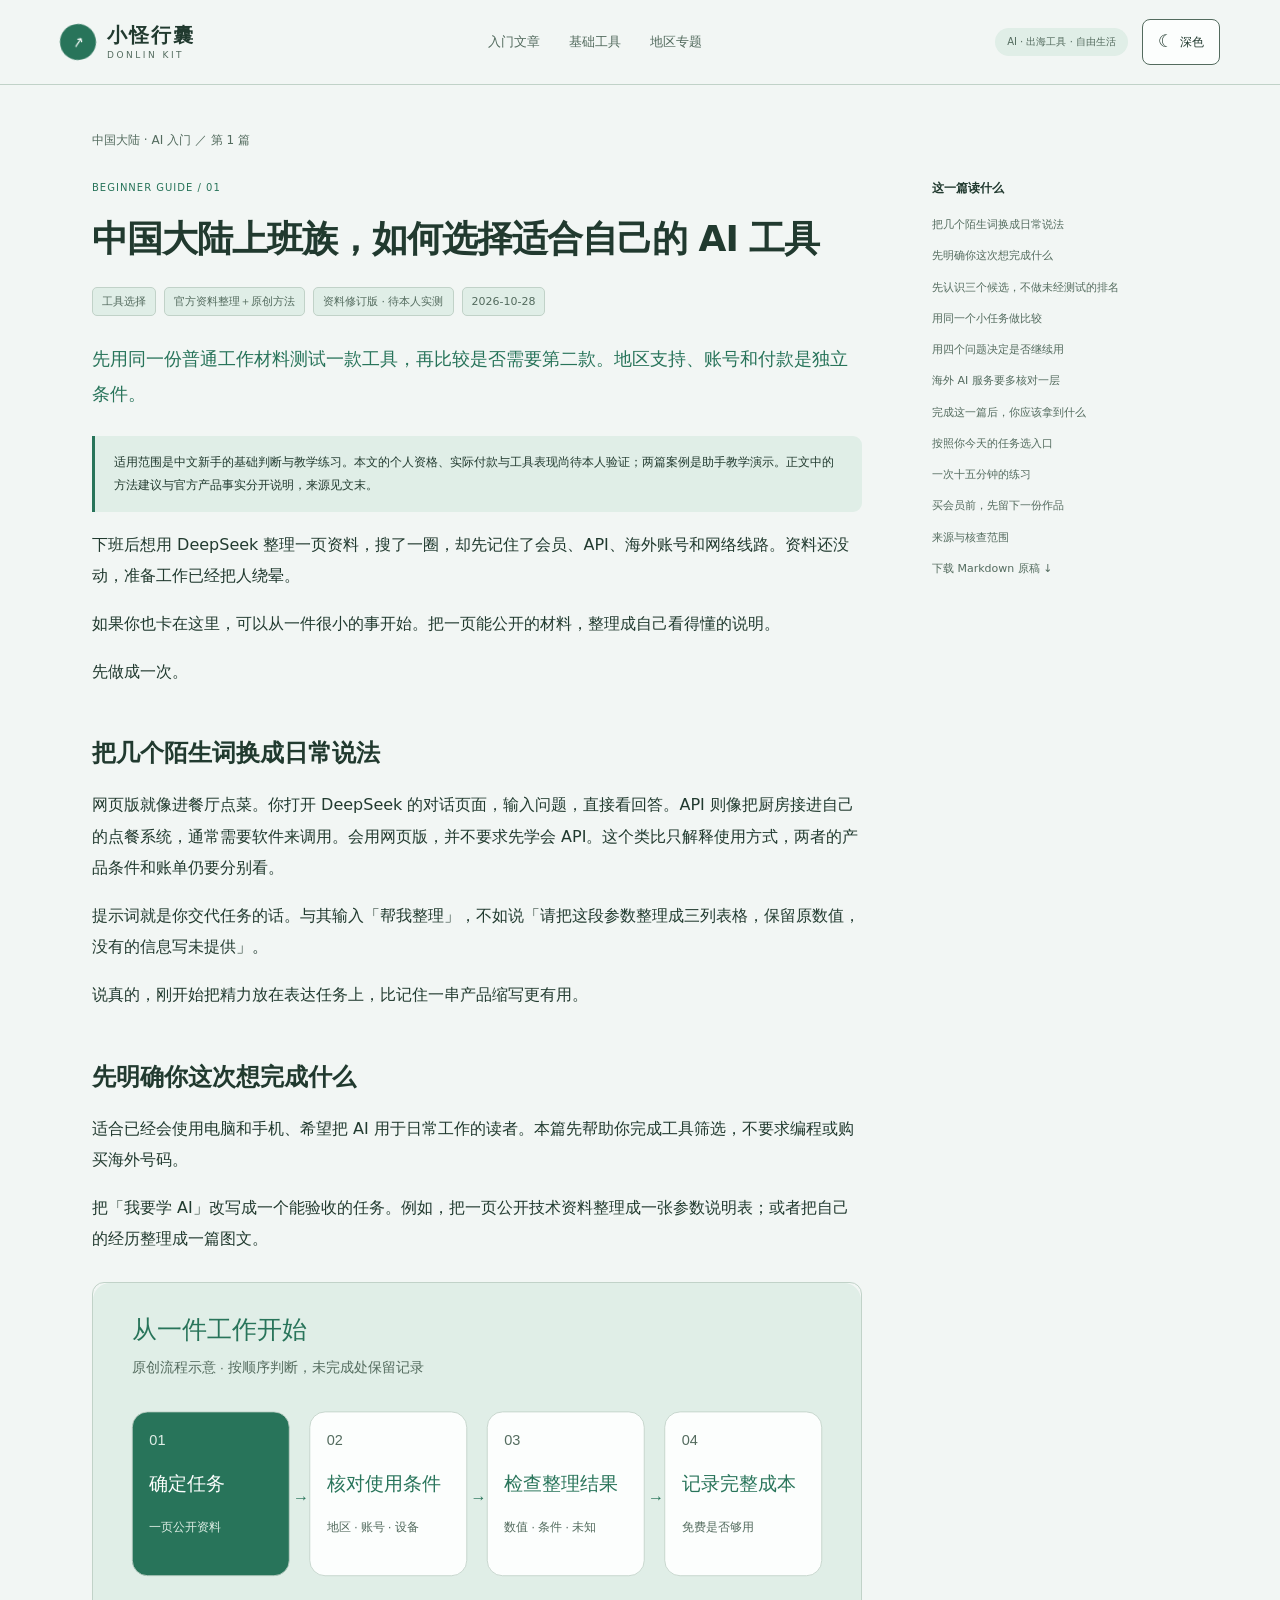
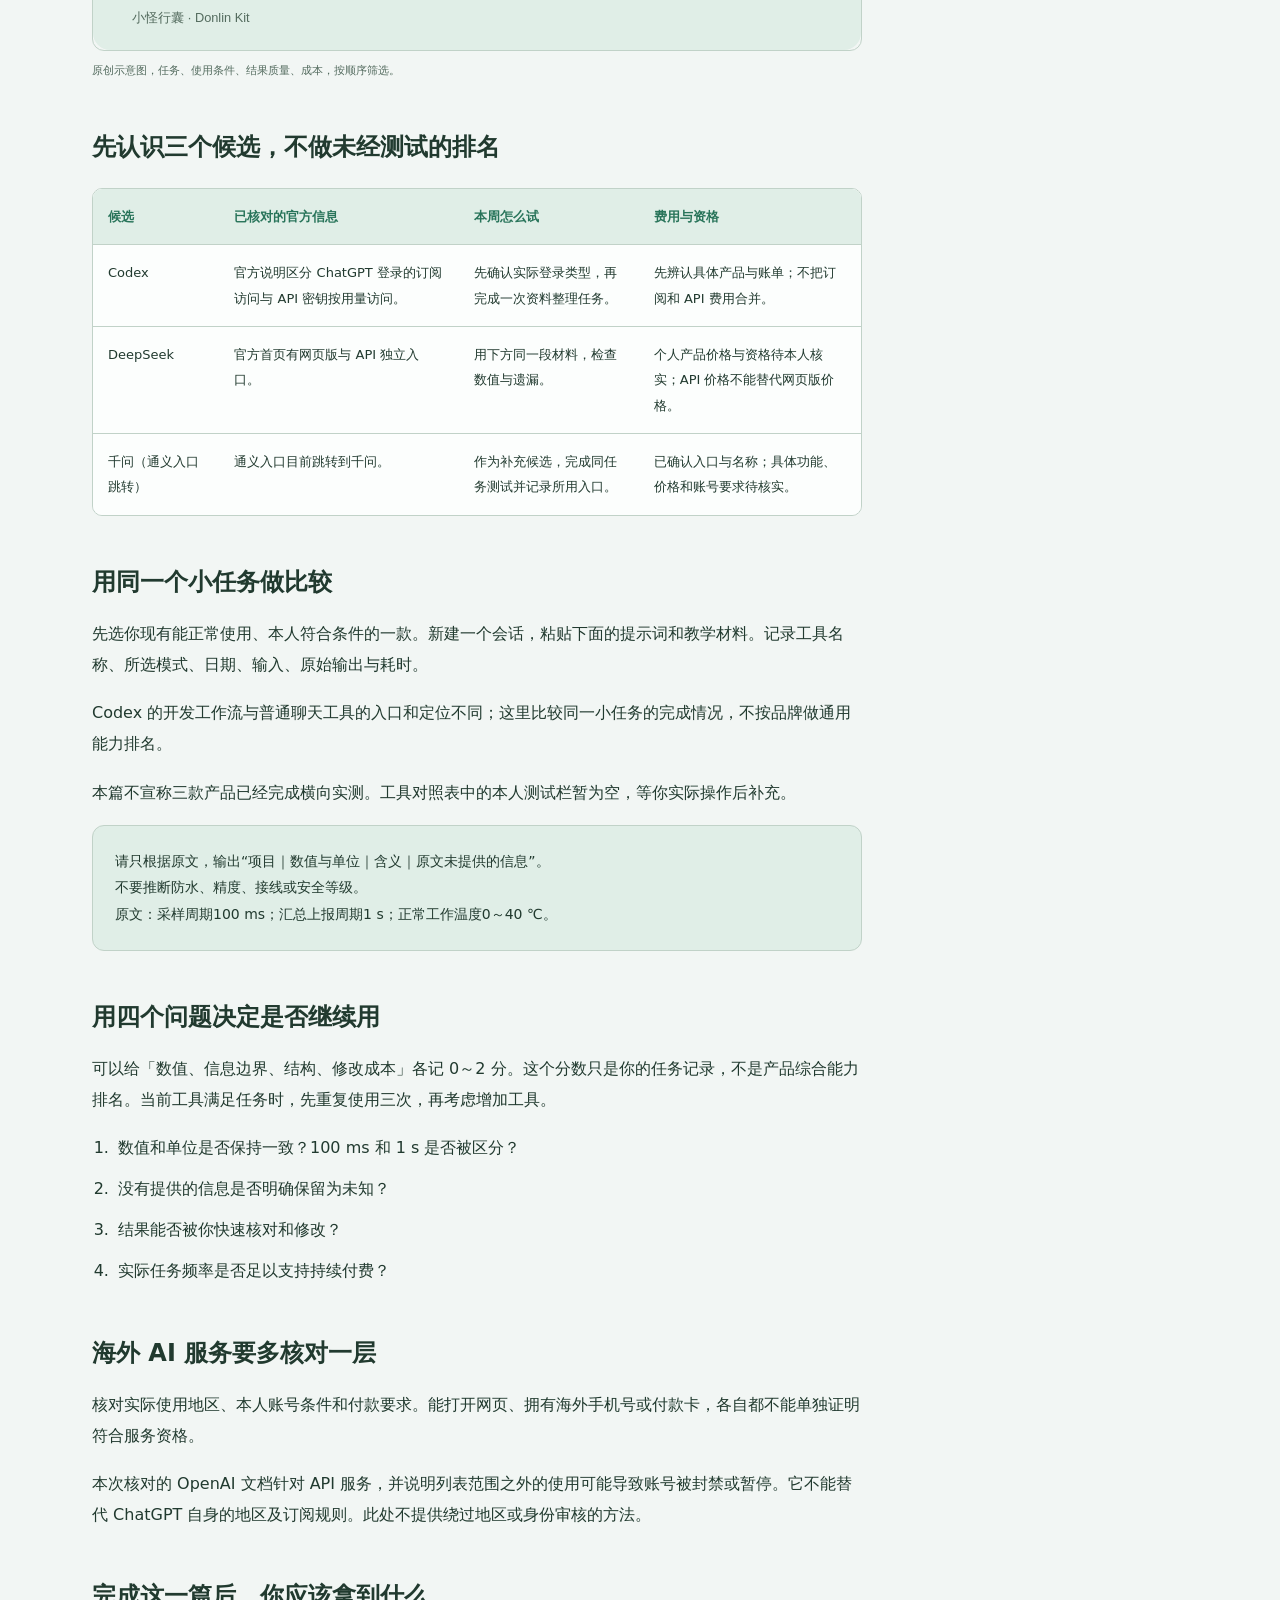
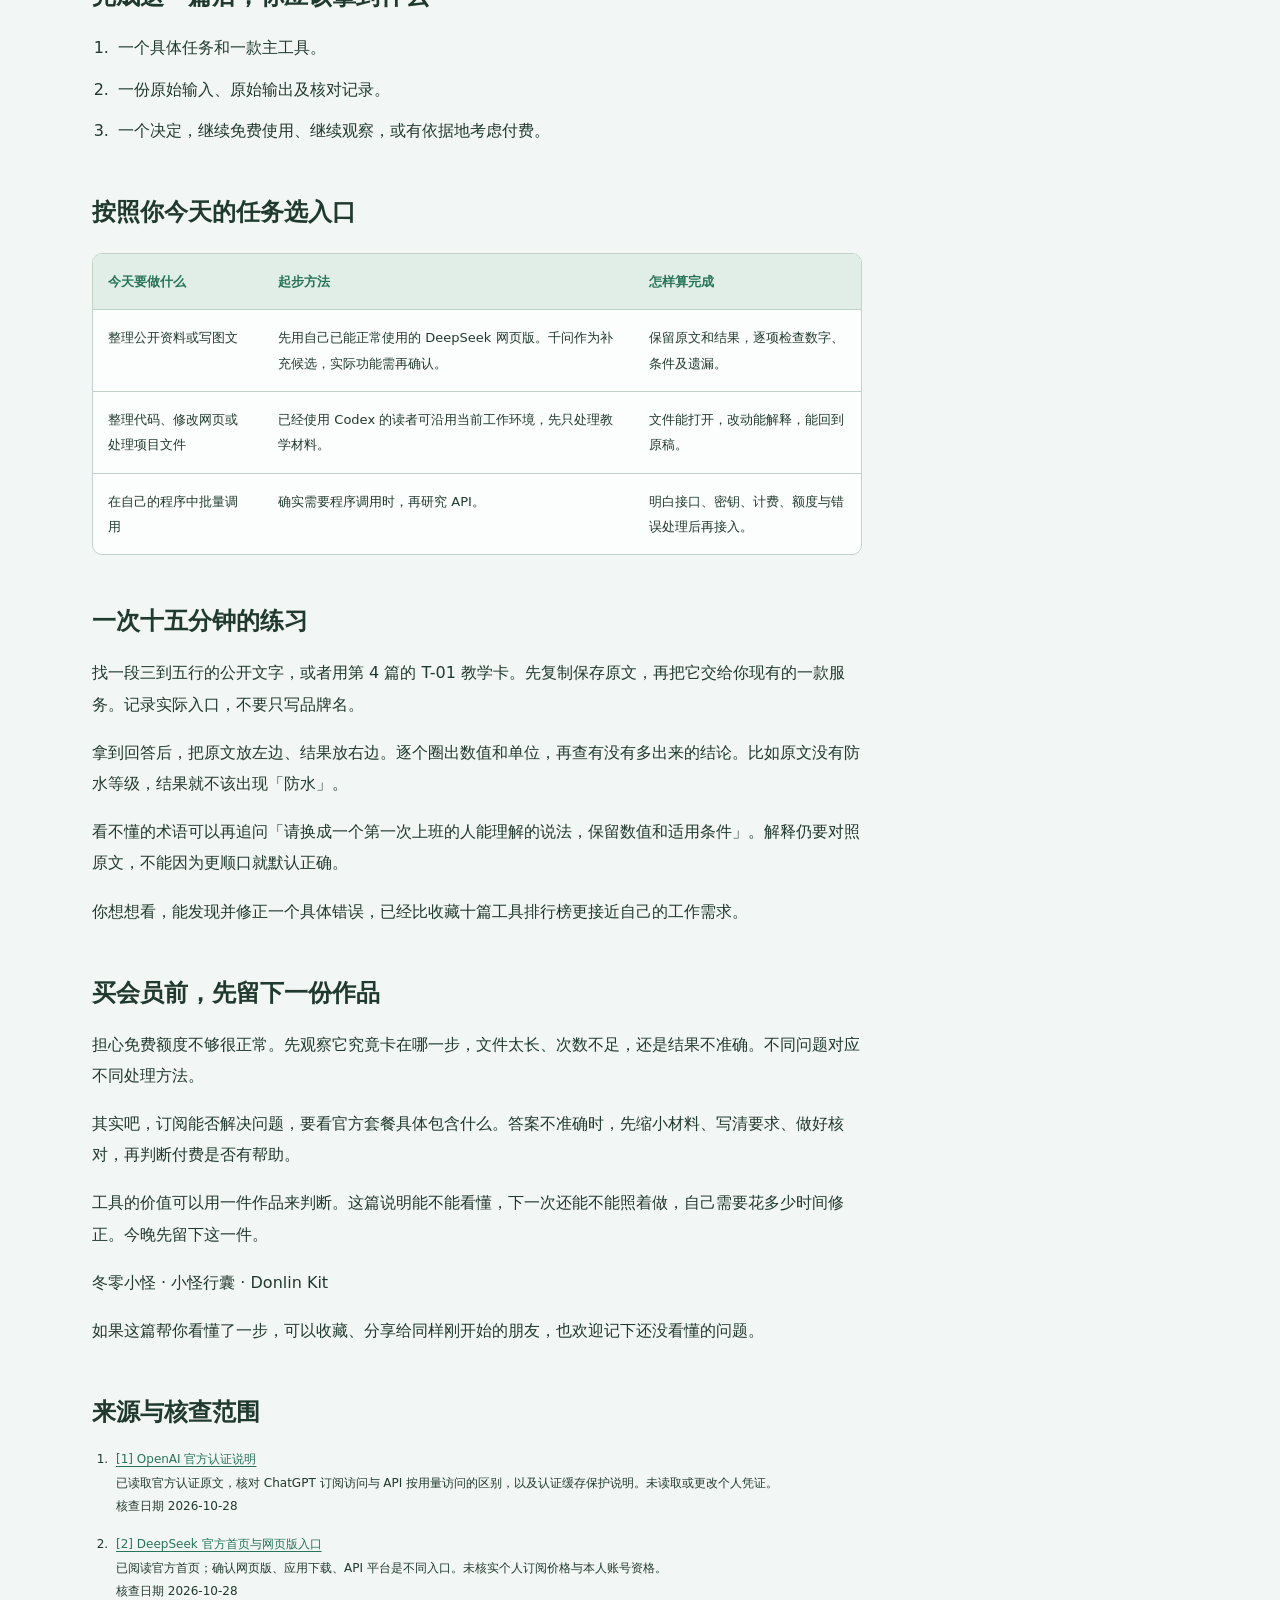
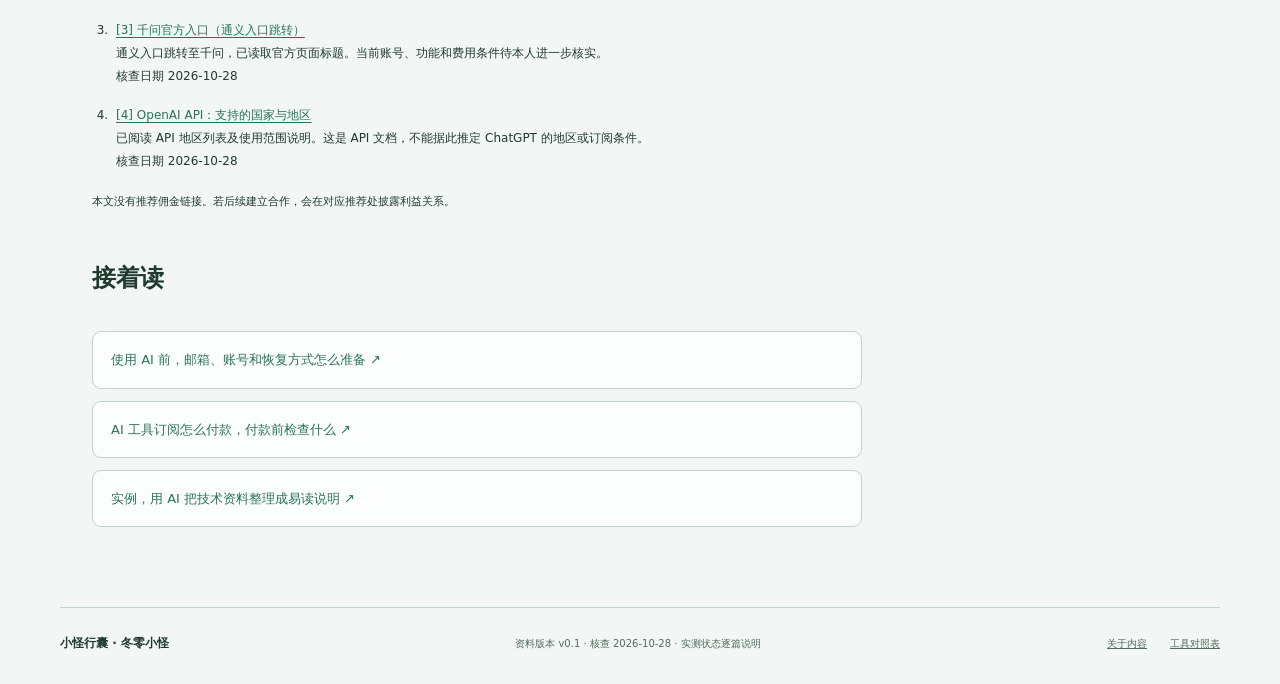
==== commit 96b0f681: "Rename guide to Donlin Kit and sync bamboo graphite theme" ====
--- a/site/articles/01-choose-ai.html
+++ b/site/articles/01-choose-ai.html
@@ -1,3 +1,16 @@
-<!doctype html><html lang="zh-CN"><head><meta charset="utf-8"><meta name="viewport" content="width=device-width, initial-scale=1"><meta name="description" content="面向中文新手的云居民基础工具指南，认识账号、网络、订阅、收款和安全。"><title>中国大陆上班族，如何选择适合自己的 AI 工具 · 云居民</title><link rel="stylesheet" href="../assets/style.css"></head><body><a class="skip" href="#main">跳到正文</a><header><div class="wrap nav"><a class="brand" href="../index.html"><span class="brand-mark">↗</span><span class="brand-name">云居民<span class="brand-en">CLOUD RESIDENT GUIDE</span></span></a><nav class="nav-links" aria-label="主导航"><a href="../index.html#start">入门文章</a><a href="../index.html#tools">基础工具</a><a href="../index.html#regions">地区专题</a></nav><span class="nav-tag">从看懂开始，慢慢用起来</span></div></header><main id="main" class="article-wrap"><div class="breadcrumbs"><a href="../index.html#start">中国大陆 · AI 入门</a> ／ 第 1 篇</div><div class="article-layout"><article class="article-content"><div class="mini-label">BEGINNER GUIDE / 01</div><h1>中国大陆上班族，如何选择适合自己的 AI 工具</h1><div class="article-meta"><span>工具选择</span><span>官方资料整理＋原创方法</span><span>资料修订版 · 待本人实测</span><span>2026-10-28</span></div><p class="article-lead">先用同一份普通工作材料测试一款工具，再比较是否需要第二款。地区支持、账号和付款是独立条件。</p><div class="evidence-note">适用范围是中文新手的基础判断与教学练习。本文的个人资格、实际付款与工具表现尚待本人验证；两篇案例是助手教学演示。正文中的方法建议与官方产品事实分开说明，来源见文末。</div><section><p>下班后想用 DeepSeek 整理一页资料，搜了一圈，却先记住了会员、API、海外账号和网络线路。资料还没动，准备工作已经把人绕晕。</p><p>如果你也卡在这里，可以从一件很小的事开始。把一页能公开的材料，整理成自己看得懂的说明。</p><p>先做成一次。</p></section><section id="s1"><h2>把几个陌生词换成日常说法</h2><p>网页版就像进餐厅点菜。你打开 DeepSeek 的对话页面，输入问题，直接看回答。API 则像把厨房接进自己的点餐系统，通常需要软件来调用。会用网页版，并不要求先学会 API。这个类比只解释使用方式，两者的产品条件和账单仍要分别看。</p><p>提示词就是你交代任务的话。与其输入「帮我整理」，不如说「请把这段参数整理成三列表格，保留原数值，没有的信息写未提供」。</p><p>说真的，刚开始把精力放在表达任务上，比记住一串产品缩写更有用。</p></section><section id="s2"><h2>先明确你这次想完成什么</h2><p>适合已经会使用电脑和手机、希望把 AI 用于日常工作的读者。本篇先帮助你完成工具筛选，不要求编程或购买海外号码。</p><p>把「我要学 AI」改写成一个能验收的任务。例如，把一页公开技术资料整理成一张参数说明表；或者把自己的经历整理成一篇图文。</p></section><section><figure><a href="../assets/choose.svg" target="_blank" rel="noopener"><img loading="lazy" src="../assets/choose.svg" alt="原创示意图，任务、使用条件、结果质量、成本，按顺序筛选。"></a><figcaption>原创示意图，任务、使用条件、结果质量、成本，按顺序筛选。</figcaption></figure></section><section id="s4"><h2>先认识三个候选，不做未经测试的排名</h2><div class="table-scroll" tabindex="0" role="region" aria-label="先认识三个候选，不做未经测试的排名"><table><thead><tr><th scope="col">候选</th><th scope="col">已核对的官方信息</th><th scope="col">本周怎么试</th><th scope="col">费用与资格</th></tr></thead><tbody><tr><td>Codex</td><td>官方说明区分 ChatGPT 登录的订阅访问与 API 密钥按用量访问。</td><td>先确认实际登录类型，再完成一次资料整理任务。</td><td>先辨认具体产品与账单；不把订阅和 API 费用合并。</td></tr><tr><td>DeepSeek</td><td>官方首页有网页版与 API 独立入口。</td><td>用下方同一段材料，检查数值与遗漏。</td><td>个人产品价格与资格待本人核实；API 价格不能替代网页版价格。</td></tr><tr><td>千问（通义入口跳转）</td><td>通义入口目前跳转到千问。</td><td>作为补充候选，完成同任务测试并记录所用入口。</td><td>已确认入口与名称；具体功能、价格和账号要求待核实。</td></tr></tbody></table></div></section><section id="s5"><h2>用同一个小任务做比较</h2><p>先选你现有能正常使用、本人符合条件的一款。新建一个会话，粘贴下面的提示词和教学材料。记录工具名称、所选模式、日期、输入、原始输出与耗时。</p><p>Codex 的开发工作流与普通聊天工具的入口和定位不同；这里比较同一小任务的完成情况，不按品牌做通用能力排名。</p><p>本篇不宣称三款产品已经完成横向实测。工具对照表中的本人测试栏暂为空，等你实际操作后补充。</p><pre><code>请只根据原文，输出“项目｜数值与单位｜含义｜原文未提供的信息”。
+<!doctype html><html lang="zh-CN"><head><meta charset="utf-8"><meta name="viewport" content="width=device-width, initial-scale=1"><meta name="color-scheme" content="light dark"><script>try{var t=localStorage.getItem('cloud-resident-theme');document.documentElement.dataset.theme=['light','dark'].includes(t)?t:(matchMedia('(prefers-color-scheme: dark)').matches?'dark':'light')}catch{document.documentElement.dataset.theme=matchMedia('(prefers-color-scheme: dark)').matches?'dark':'light'}</script><meta name="description" content="小怪行囊 Donlin Kit，冬零小怪的数字生活指南。面向中文新手，分享 AI、出海工具与自由生活实践，讲清账号、网络、订阅、收款和安全。"><title>中国大陆上班族，如何选择适合自己的 AI 工具 · 小怪行囊</title><link rel="stylesheet" href="../assets/style.css"></head><body><a class="skip" href="#main">跳到正文</a><header><div class="wrap nav"><a class="brand" href="../index.html"><span class="brand-mark">↗</span><span class="brand-name">小怪行囊<span class="brand-en">DONLIN KIT</span></span></a><nav class="nav-links" aria-label="主导航"><a href="../index.html#start">入门文章</a><a href="../index.html#tools">基础工具</a><a href="../index.html#regions">地区专题</a></nav><div class="nav-actions"><span class="nav-tag">AI · 出海工具 · 自由生活</span><button type="button" id="themeToggle" class="theme-toggle" aria-label="切换到深色模式" aria-pressed="false"><span class="theme-symbol" aria-hidden="true">☾</span><span class="theme-toggle-label">深色</span></button></div></div></header><main id="main" class="article-wrap"><div class="breadcrumbs"><a href="../index.html#start">中国大陆 · AI 入门</a> ／ 第 1 篇</div><div class="article-layout"><article class="article-content"><div class="mini-label">BEGINNER GUIDE / 01</div><h1>中国大陆上班族，如何选择适合自己的 AI 工具</h1><div class="article-meta"><span>工具选择</span><span>官方资料整理＋原创方法</span><span>资料修订版 · 待本人实测</span><span>2026-10-28</span></div><p class="article-lead">先用同一份普通工作材料测试一款工具，再比较是否需要第二款。地区支持、账号和付款是独立条件。</p><div class="evidence-note">适用范围是中文新手的基础判断与教学练习。本文的个人资格、实际付款与工具表现尚待本人验证；两篇案例是助手教学演示。正文中的方法建议与官方产品事实分开说明，来源见文末。</div><section><p>下班后想用 DeepSeek 整理一页资料，搜了一圈，却先记住了会员、API、海外账号和网络线路。资料还没动，准备工作已经把人绕晕。</p><p>如果你也卡在这里，可以从一件很小的事开始。把一页能公开的材料，整理成自己看得懂的说明。</p><p>先做成一次。</p></section><section id="s1"><h2>把几个陌生词换成日常说法</h2><p>网页版就像进餐厅点菜。你打开 DeepSeek 的对话页面，输入问题，直接看回答。API 则像把厨房接进自己的点餐系统，通常需要软件来调用。会用网页版，并不要求先学会 API。这个类比只解释使用方式，两者的产品条件和账单仍要分别看。</p><p>提示词就是你交代任务的话。与其输入「帮我整理」，不如说「请把这段参数整理成三列表格，保留原数值，没有的信息写未提供」。</p><p>说真的，刚开始把精力放在表达任务上，比记住一串产品缩写更有用。</p></section><section id="s2"><h2>先明确你这次想完成什么</h2><p>适合已经会使用电脑和手机、希望把 AI 用于日常工作的读者。本篇先帮助你完成工具筛选，不要求编程或购买海外号码。</p><p>把「我要学 AI」改写成一个能验收的任务。例如，把一页公开技术资料整理成一张参数说明表；或者把自己的经历整理成一篇图文。</p></section><section><figure><a href="../assets/choose.svg" target="_blank" rel="noopener"><img loading="lazy" src="../assets/choose.svg" alt="原创示意图，任务、使用条件、结果质量、成本，按顺序筛选。"></a><figcaption>原创示意图，任务、使用条件、结果质量、成本，按顺序筛选。</figcaption></figure></section><section id="s4"><h2>先认识三个候选，不做未经测试的排名</h2><div class="table-scroll" tabindex="0" role="region" aria-label="先认识三个候选，不做未经测试的排名"><table><thead><tr><th scope="col">候选</th><th scope="col">已核对的官方信息</th><th scope="col">本周怎么试</th><th scope="col">费用与资格</th></tr></thead><tbody><tr><td>Codex</td><td>官方说明区分 ChatGPT 登录的订阅访问与 API 密钥按用量访问。</td><td>先确认实际登录类型，再完成一次资料整理任务。</td><td>先辨认具体产品与账单；不把订阅和 API 费用合并。</td></tr><tr><td>DeepSeek</td><td>官方首页有网页版与 API 独立入口。</td><td>用下方同一段材料，检查数值与遗漏。</td><td>个人产品价格与资格待本人核实；API 价格不能替代网页版价格。</td></tr><tr><td>千问（通义入口跳转）</td><td>通义入口目前跳转到千问。</td><td>作为补充候选，完成同任务测试并记录所用入口。</td><td>已确认入口与名称；具体功能、价格和账号要求待核实。</td></tr></tbody></table></div></section><section id="s5"><h2>用同一个小任务做比较</h2><p>先选你现有能正常使用、本人符合条件的一款。新建一个会话，粘贴下面的提示词和教学材料。记录工具名称、所选模式、日期、输入、原始输出与耗时。</p><p>Codex 的开发工作流与普通聊天工具的入口和定位不同；这里比较同一小任务的完成情况，不按品牌做通用能力排名。</p><p>本篇不宣称三款产品已经完成横向实测。工具对照表中的本人测试栏暂为空，等你实际操作后补充。</p><pre><code>请只根据原文，输出“项目｜数值与单位｜含义｜原文未提供的信息”。
 不要推断防水、精度、接线或安全等级。
-原文：采样周期100 ms；汇总上报周期1 s；正常工作温度0～40 ℃。</code></pre></section><section id="s6"><h2>用四个问题决定是否继续用</h2><p>可以给「数值、信息边界、结构、修改成本」各记 0～2 分。这个分数只是你的任务记录，不是产品综合能力排名。当前工具满足任务时，先重复使用三次，再考虑增加工具。</p><ol><li>数值和单位是否保持一致？100 ms 和 1 s 是否被区分？</li><li>没有提供的信息是否明确保留为未知？</li><li>结果能否被你快速核对和修改？</li><li>实际任务频率是否足以支持持续付费？</li></ol></section><section id="s7"><h2>海外 AI 服务要多核对一层</h2><p>核对实际使用地区、本人账号条件和付款要求。能打开网页、拥有海外手机号或付款卡，各自都不能单独证明符合服务资格。</p><p>本次核对的 OpenAI 文档针对 API 服务，并说明列表范围之外的使用可能导致账号被封禁或暂停。它不能替代 ChatGPT 自身的地区及订阅规则。此处不提供绕过地区或身份审核的方法。</p></section><section id="s8"><h2>完成这一篇后，你应该拿到什么</h2><ol><li>一个具体任务和一款主工具。</li><li>一份原始输入、原始输出及核对记录。</li><li>一个决定，继续免费使用、继续观察，或有依据地考虑付费。</li></ol></section><section id="s9"><h2>按照你今天的任务选入口</h2><div class="table-scroll" tabindex="0" role="region" aria-label="按照你今天的任务选入口"><table><thead><tr><th scope="col">今天要做什么</th><th scope="col">起步方法</th><th scope="col">怎样算完成</th></tr></thead><tbody><tr><td>整理公开资料或写图文</td><td>先用自己已能正常使用的 DeepSeek 网页版。千问作为补充候选，实际功能需再确认。</td><td>保留原文和结果，逐项检查数字、条件及遗漏。</td></tr><tr><td>整理代码、修改网页或处理项目文件</td><td>已经使用 Codex 的读者可沿用当前工作环境，先只处理教学材料。</td><td>文件能打开，改动能解释，能回到原稿。</td></tr><tr><td>在自己的程序中批量调用</td><td>确实需要程序调用时，再研究 API。</td><td>明白接口、密钥、计费、额度与错误处理后再接入。</td></tr></tbody></table></div></section><section id="s10"><h2>一次十五分钟的练习</h2><p>找一段三到五行的公开文字，或者用第 4 篇的 T-01 教学卡。先复制保存原文，再把它交给你现有的一款服务。记录实际入口，不要只写品牌名。</p><p>拿到回答后，把原文放左边、结果放右边。逐个圈出数值和单位，再查有没有多出来的结论。比如原文没有防水等级，结果就不该出现「防水」。</p><p>看不懂的术语可以再追问「请换成一个第一次上班的人能理解的说法，保留数值和适用条件」。解释仍要对照原文，不能因为更顺口就默认正确。</p><p>你想想看，能发现并修正一个具体错误，已经比收藏十篇工具排行榜更接近自己的工作需求。</p></section><section id="s11"><h2>买会员前，先留下一份作品</h2><p>担心免费额度不够很正常。先观察它究竟卡在哪一步，文件太长、次数不足，还是结果不准确。不同问题对应不同处理方法。</p><p>其实吧，订阅能否解决问题，要看官方套餐具体包含什么。答案不准确时，先缩小材料、写清要求、做好核对，再判断付费是否有帮助。</p><p>工具的价值可以用一件作品来判断。这篇说明能不能看懂，下一次还能不能照着做，自己需要花多少时间修正。今晚先留下这一件。</p></section><section><p>冬零小怪 · 云居民基础工具指南</p><p>如果这篇帮你看懂了一步，可以收藏、分享给同样刚开始的朋友，也欢迎记下还没看懂的问题。</p></section><section id="sources"><h2>来源与核查范围</h2><ol class="source-list"><li id="source-codex"><a href="https://learn.chatgpt.com/docs/auth" target="_blank" rel="noopener">[1] OpenAI 官方认证说明</a><br>已读取官方认证原文，核对 ChatGPT 订阅访问与 API 按用量访问的区别，以及认证缓存保护说明。未读取或更改个人凭证。<br>核查日期 2026-10-28</li><li id="source-deepseek"><a href="https://www.deepseek.com/" target="_blank" rel="noopener">[2] DeepSeek 官方首页与网页版入口</a><br>已阅读官方首页；确认网页版、应用下载、API 平台是不同入口。未核实个人订阅价格与本人账号资格。<br>核查日期 2026-10-28</li><li id="source-qianwen"><a href="https://www.qianwen.com/" target="_blank" rel="noopener">[3] 千问官方入口（通义入口跳转）</a><br>通义入口跳转至千问，已读取官方页面标题。当前账号、功能和费用条件待本人进一步核实。<br>核查日期 2026-10-28</li><li id="source-openai"><a href="https://developers.openai.com/api/docs/supported-countries" target="_blank" rel="noopener">[4] OpenAI API：支持的国家与地区</a><br>已阅读 API 地区列表及使用范围说明。这是 API 文档，不能据此推定 ChatGPT 的地区或订阅条件。<br>核查日期 2026-10-28</li></ol><p class="public-state">本文没有推荐佣金链接。若后续建立合作，会在对应推荐处披露利益关系。</p></section><section id="next"><h2>接着读</h2><div class="related"><a href="02-accounts.html">使用 AI 前，邮箱、账号和恢复方式怎么准备 ↗</a><a href="03-payments.html">AI 工具订阅怎么付款，付款前检查什么 ↗</a><a href="04-technical-case.html">实例，用 AI 把技术资料整理成易读说明 ↗</a></div></section></article><aside class="toc" aria-label="文章目录"><b>这一篇读什么</b><a href="#s1">把几个陌生词换成日常说法</a><a href="#s2">先明确你这次想完成什么</a><a href="#s4">先认识三个候选，不做未经测试的排名</a><a href="#s5">用同一个小任务做比较</a><a href="#s6">用四个问题决定是否继续用</a><a href="#s7">海外 AI 服务要多核对一层</a><a href="#s8">完成这一篇后，你应该拿到什么</a><a href="#s9">按照你今天的任务选入口</a><a href="#s10">一次十五分钟的练习</a><a href="#s11">买会员前，先留下一份作品</a><a href="#sources">来源与核查范围</a><a href="../downloads/01-choose-ai_修正版.md" download>下载 Markdown 原稿 ↓</a></aside></div></main><footer class="wrap footer"><div class="footer-brand">云居民 · 冬零小怪</div><small>资料版本 v0.1 · 核查 2026-10-28 · 实测状态逐篇说明</small><div class="footer-links"><a href="../index.html#about">关于内容</a><a href="../downloads/工具对照表.md" download>工具对照表</a></div></footer></body></html>+原文：采样周期100 ms；汇总上报周期1 s；正常工作温度0～40 ℃。</code></pre></section><section id="s6"><h2>用四个问题决定是否继续用</h2><p>可以给「数值、信息边界、结构、修改成本」各记 0～2 分。这个分数只是你的任务记录，不是产品综合能力排名。当前工具满足任务时，先重复使用三次，再考虑增加工具。</p><ol><li>数值和单位是否保持一致？100 ms 和 1 s 是否被区分？</li><li>没有提供的信息是否明确保留为未知？</li><li>结果能否被你快速核对和修改？</li><li>实际任务频率是否足以支持持续付费？</li></ol></section><section id="s7"><h2>海外 AI 服务要多核对一层</h2><p>核对实际使用地区、本人账号条件和付款要求。能打开网页、拥有海外手机号或付款卡，各自都不能单独证明符合服务资格。</p><p>本次核对的 OpenAI 文档针对 API 服务，并说明列表范围之外的使用可能导致账号被封禁或暂停。它不能替代 ChatGPT 自身的地区及订阅规则。此处不提供绕过地区或身份审核的方法。</p></section><section id="s8"><h2>完成这一篇后，你应该拿到什么</h2><ol><li>一个具体任务和一款主工具。</li><li>一份原始输入、原始输出及核对记录。</li><li>一个决定，继续免费使用、继续观察，或有依据地考虑付费。</li></ol></section><section id="s9"><h2>按照你今天的任务选入口</h2><div class="table-scroll" tabindex="0" role="region" aria-label="按照你今天的任务选入口"><table><thead><tr><th scope="col">今天要做什么</th><th scope="col">起步方法</th><th scope="col">怎样算完成</th></tr></thead><tbody><tr><td>整理公开资料或写图文</td><td>先用自己已能正常使用的 DeepSeek 网页版。千问作为补充候选，实际功能需再确认。</td><td>保留原文和结果，逐项检查数字、条件及遗漏。</td></tr><tr><td>整理代码、修改网页或处理项目文件</td><td>已经使用 Codex 的读者可沿用当前工作环境，先只处理教学材料。</td><td>文件能打开，改动能解释，能回到原稿。</td></tr><tr><td>在自己的程序中批量调用</td><td>确实需要程序调用时，再研究 API。</td><td>明白接口、密钥、计费、额度与错误处理后再接入。</td></tr></tbody></table></div></section><section id="s10"><h2>一次十五分钟的练习</h2><p>找一段三到五行的公开文字，或者用第 4 篇的 T-01 教学卡。先复制保存原文，再把它交给你现有的一款服务。记录实际入口，不要只写品牌名。</p><p>拿到回答后，把原文放左边、结果放右边。逐个圈出数值和单位，再查有没有多出来的结论。比如原文没有防水等级，结果就不该出现「防水」。</p><p>看不懂的术语可以再追问「请换成一个第一次上班的人能理解的说法，保留数值和适用条件」。解释仍要对照原文，不能因为更顺口就默认正确。</p><p>你想想看，能发现并修正一个具体错误，已经比收藏十篇工具排行榜更接近自己的工作需求。</p></section><section id="s11"><h2>买会员前，先留下一份作品</h2><p>担心免费额度不够很正常。先观察它究竟卡在哪一步，文件太长、次数不足，还是结果不准确。不同问题对应不同处理方法。</p><p>其实吧，订阅能否解决问题，要看官方套餐具体包含什么。答案不准确时，先缩小材料、写清要求、做好核对，再判断付费是否有帮助。</p><p>工具的价值可以用一件作品来判断。这篇说明能不能看懂，下一次还能不能照着做，自己需要花多少时间修正。今晚先留下这一件。</p></section><section><p>冬零小怪 · 小怪行囊 · Donlin Kit</p><p>如果这篇帮你看懂了一步，可以收藏、分享给同样刚开始的朋友，也欢迎记下还没看懂的问题。</p></section><section id="sources"><h2>来源与核查范围</h2><ol class="source-list"><li id="source-codex"><a href="https://learn.chatgpt.com/docs/auth" target="_blank" rel="noopener">[1] OpenAI 官方认证说明</a><br>已读取官方认证原文，核对 ChatGPT 订阅访问与 API 按用量访问的区别，以及认证缓存保护说明。未读取或更改个人凭证。<br>核查日期 2026-10-28</li><li id="source-deepseek"><a href="https://www.deepseek.com/" target="_blank" rel="noopener">[2] DeepSeek 官方首页与网页版入口</a><br>已阅读官方首页；确认网页版、应用下载、API 平台是不同入口。未核实个人订阅价格与本人账号资格。<br>核查日期 2026-10-28</li><li id="source-qianwen"><a href="https://www.qianwen.com/" target="_blank" rel="noopener">[3] 千问官方入口（通义入口跳转）</a><br>通义入口跳转至千问，已读取官方页面标题。当前账号、功能和费用条件待本人进一步核实。<br>核查日期 2026-10-28</li><li id="source-openai"><a href="https://developers.openai.com/api/docs/supported-countries" target="_blank" rel="noopener">[4] OpenAI API：支持的国家与地区</a><br>已阅读 API 地区列表及使用范围说明。这是 API 文档，不能据此推定 ChatGPT 的地区或订阅条件。<br>核查日期 2026-10-28</li></ol><p class="public-state">本文没有推荐佣金链接。若后续建立合作，会在对应推荐处披露利益关系。</p></section><section id="next"><h2>接着读</h2><div class="related"><a href="02-accounts.html">使用 AI 前，邮箱、账号和恢复方式怎么准备 ↗</a><a href="03-payments.html">AI 工具订阅怎么付款，付款前检查什么 ↗</a><a href="04-technical-case.html">实例，用 AI 把技术资料整理成易读说明 ↗</a></div></section></article><aside class="toc" aria-label="文章目录"><b>这一篇读什么</b><a href="#s1">把几个陌生词换成日常说法</a><a href="#s2">先明确你这次想完成什么</a><a href="#s4">先认识三个候选，不做未经测试的排名</a><a href="#s5">用同一个小任务做比较</a><a href="#s6">用四个问题决定是否继续用</a><a href="#s7">海外 AI 服务要多核对一层</a><a href="#s8">完成这一篇后，你应该拿到什么</a><a href="#s9">按照你今天的任务选入口</a><a href="#s10">一次十五分钟的练习</a><a href="#s11">买会员前，先留下一份作品</a><a href="#sources">来源与核查范围</a><a href="../downloads/01-choose-ai_修正版.md" download>下载 Markdown 原稿 ↓</a></aside></div></main><footer class="wrap footer"><div class="footer-brand">小怪行囊 · 冬零小怪</div><small>资料版本 v0.1 · 核查 2026-10-28 · 实测状态逐篇说明</small><div class="footer-links"><a href="../index.html#about">关于内容</a><a href="../downloads/工具对照表.md" download>工具对照表</a></div></footer><script>(() => {
+  const root=document.documentElement,button=document.getElementById('themeToggle');
+  if(!button)return;
+  const media=window.matchMedia('(prefers-color-scheme: dark)');
+  let saved=null;
+  try{saved=localStorage.getItem('cloud-resident-theme');}catch{}
+  if(!['light','dark'].includes(saved))saved=null;
+  function apply(theme){root.dataset.theme=theme;const dark=theme==='dark';button.setAttribute('aria-pressed',String(dark));button.setAttribute('aria-label',dark?'切换到浅色模式':'切换到深色模式');button.querySelector('.theme-symbol').textContent=dark?'☀':'☾';button.querySelector('.theme-toggle-label').textContent=dark?'浅色':'深色';}
+  apply(saved||(media.matches?'dark':'light'));
+  button.addEventListener('click',()=>{saved=root.dataset.theme==='dark'?'light':'dark';apply(saved);try{localStorage.setItem('cloud-resident-theme',saved);}catch{}});
+  media.addEventListener('change',event=>{if(!saved)apply(event.matches?'dark':'light');});
+  window.addEventListener('storage',event=>{if(event.key==='cloud-resident-theme'){saved=['light','dark'].includes(event.newValue)?event.newValue:null;apply(saved||(media.matches?'dark':'light'));}});
+})();
+</script></body></html>
--- a/site/assets/style.css
+++ b/site/assets/style.css
@@ -1,17 +1,38 @@
 
-:root{--ink:#20382f;--green:#234b3d;--muted:#747b72;--paper:#fafbf7;--line:#e1e6db;--lime:#d9ec93;--cream:#f0f2e9;--white:#fff;--radius:20px}
-*{box-sizing:border-box}html{scroll-behavior:smooth;scroll-padding-top:100px}body{margin:0;background:var(--paper);color:var(--ink);font-family:"Microsoft YaHei","PingFang SC",system-ui,sans-serif;font-size:14px;line-height:1.75}button,input{font:inherit}button,a{-webkit-tap-highlight-color:transparent}button{cursor:pointer}a{color:inherit;text-decoration:none}button:focus-visible,a:focus-visible,input:focus-visible,summary:focus-visible{outline:3px solid #769a4b;outline-offset:5px}button:disabled{cursor:default}::selection{background:var(--lime)}svg{width:22px;height:22px;fill:none;stroke:currentColor;stroke-width:1.65;stroke-linecap:round;stroke-linejoin:round;flex-shrink:0}.wrap{width:min(1160px,calc(100% - 64px));margin-inline:auto}.skip{position:fixed;top:-100px;left:20px;z-index:100;background:var(--green);color:white;padding:10px}.skip:focus{top:8px}
-header{position:sticky;top:0;z-index:20;background:rgba(250,251,247,.94);backdrop-filter:blur(16px);border-bottom:1px solid var(--line)}.nav{height:84px;display:flex;align-items:center;justify-content:space-between;gap:24px}.brand{display:flex;align-items:center;gap:11px}.brand-mark{width:36px;height:36px;border-radius:50%;display:grid;place-items:center;background:var(--green);color:var(--lime);transform:rotate(-12deg)}.brand-mark svg{width:22px;height:22px}.brand-name{font-size:20px;font-weight:750;letter-spacing:2px;line-height:1.35}.brand-en{display:block;font-size:9px;font-weight:500;letter-spacing:2.5px}.nav-links{display:flex;gap:29px;color:#626e62;font-size:13px}.nav-links a:hover{color:var(--green)}.nav-actions{display:flex;gap:17px;align-items:center}.preview-tag{font-size:10px;letter-spacing:1px;color:var(--muted);border:1px solid var(--line);padding:2px 7px;border-radius:4px}.list-button{background:transparent;border:0;padding:8px 0;display:flex;gap:7px;align-items:center;font-size:12px;color:var(--green)}.count{background:var(--green);color:white;border-radius:50%;min-width:20px;height:20px;display:inline-grid;place-items:center;font-size:10px}.mobile-menu{display:none;background:transparent;border:0;color:var(--green);padding:6px}
-.hero{position:relative;overflow:hidden}.hero-grid{display:grid;grid-template-columns:1.12fr 1fr;gap:76px;align-items:center;padding-top:76px;padding-bottom:67px}.eyebrow{font-size:10px;letter-spacing:2.4px;font-weight:650;color:#6a7c58;display:flex;align-items:center;gap:9px}.dot{width:6px;height:6px;border-radius:50%;background:#819e55}.hero h1{font-size:clamp(39px,4.25vw,57px);font-weight:650;line-height:1.35;letter-spacing:-2px;margin:23px 0 21px}.hero h1 em{font-style:normal;color:#4e7049;position:relative;white-space:nowrap}.hero h1 em:after{content:"";position:absolute;height:9px;background:var(--lime);left:0;right:0;bottom:3px;z-index:-1;transform:rotate(-2deg)}.hero-copy{font-size:14px;color:#758071;line-height:2.05;max-width:430px}.hero-actions{display:flex;align-items:center;gap:24px;margin:28px 0 23px}.btn{display:inline-flex;align-items:center;justify-content:center;gap:16px;min-height:47px;padding:11px 22px;border:1px solid transparent;border-radius:8px;font-size:12px;font-weight:600;background:var(--green);color:white;transition:transform .2s,background .2s}.btn:hover{background:#355e47;transform:translateY(-2px)}.btn svg{width:17px;height:17px}.text-link{display:inline-flex;align-items:center;gap:10px;font-size:12px;background:none;border:0;color:var(--green);padding:0}.text-link svg{width:15px;height:15px}.hero-note{font-size:11px;display:flex;gap:7px;align-items:center;color:#879080}.hero-note svg{width:14px;height:14px}.map-scene{position:relative;padding:18px 18px 22px 0}.map-scene:before{content:"";position:absolute;width:360px;height:360px;top:4px;right:-12px;border:1px solid #dce2ce;border-radius:50%;z-index:-1}.map-scene:after{content:"";position:absolute;width:315px;height:315px;top:27px;right:10px;border:1px dashed #dce2ce;border-radius:50%;z-index:-1}.map-card{background:#fff;border:1px solid #dde3d4;border-radius:18px;padding:26px 27px 24px;box-shadow:0 20px 50px #2f4c2210;transform:rotate(-2deg);position:relative}.map-top{display:flex;justify-content:space-between;align-items:center;font-size:9px;letter-spacing:1.7px;color:#7c8876}.map-top span:last-child{letter-spacing:0;border:1px solid var(--line);padding:1px 8px;border-radius:20px;font-size:10px;color:#547142}.map-card h2{font-size:23px;font-weight:600;margin:16px 0 6px;letter-spacing:-.5px}.map-sub{font-size:11px;color:var(--muted);margin:0 0 21px}.route{display:flex;gap:13px;align-items:center;padding:13px 0;border-top:1px solid #edf0e8}.route-icon{width:37px;height:37px;border-radius:11px;background:#eff3e8;display:grid;place-items:center;color:#557148}.route-icon svg{width:18px;height:18px}.route-text{flex:1}.route-text b{display:block;font-size:12px;font-weight:550}.route-text small{font-size:10px;color:#8c9385}.route-status{color:#7e926e;font-size:10px}.map-foot{background:#f4f7ed;border-radius:7px;margin-top:9px;padding:10px 12px;font-size:10px;color:#6c7c5a;display:flex;align-items:center;gap:7px}.map-foot svg{width:14px;height:14px}.floating-note{position:absolute;bottom:0;right:-12px;padding:13px 17px;background:var(--lime);border-radius:10px;transform:rotate(5deg);font-size:12px;font-weight:600;box-shadow:0 7px 20px #213a2010}.floating-note span{display:block;letter-spacing:1px;font-size:8px;color:#6e7b4d;font-weight:500;margin-top:2px}.plane{position:absolute;right:-18px;top:-13px;color:#6f8959;transform:rotate(10deg);width:43px;height:43px}
-.principles{border-top:1px solid var(--line);border-bottom:1px solid var(--line);padding:20px 0;display:flex;align-items:center;justify-content:space-between;gap:20px}.principles p{margin:0;font-size:11px;color:#78806f}.principles .points{display:flex;gap:32px}.principles .point{display:flex;align-items:center;gap:8px;font-size:11px;color:#53674b}.point svg{width:16px;height:16px}.section{padding-top:70px;padding-bottom:70px}.section-head{display:flex;justify-content:space-between;align-items:flex-end;gap:24px;margin-bottom:28px}.section-kicker{font-family:Georgia,serif;font-size:11px;color:#859171;letter-spacing:2px;margin-bottom:9px}.section-head h2,.about h2{font-size:29px;font-weight:550;margin:0;letter-spacing:-.7px;line-height:1.5}.section-head p{color:var(--muted);font-size:12px;margin:10px 0 0}.section-index{font-family:Georgia,serif;font-style:italic;font-size:17px;color:#8e9a79}.categories{display:grid;grid-template-columns:repeat(4,1fr);gap:16px}.category{position:relative;display:flex;flex-direction:column;align-items:flex-start;text-align:left;width:100%;padding:24px 22px 21px;background:white;border:1px solid var(--line);border-radius:13px;color:var(--ink);transition:transform .2s,border-color .2s,box-shadow .2s;min-height:218px}.category:hover{border-color:#9caf7b;transform:translateY(-5px);box-shadow:0 12px 24px #32462b08}.category-top{width:100%;display:flex;align-items:center;justify-content:space-between}.icon-box{width:42px;height:42px;display:grid;place-items:center;border-radius:12px;background:#eff3e7;color:#647b4b}.category:nth-child(2) .icon-box{background:#eaf1ed;color:#45785c}.category:nth-child(3) .icon-box{background:#f6efe0;color:#aa8e53}.category:nth-child(4) .icon-box{background:#eeeeef;color:#77768c}.tiny-label{font-size:10px;color:#8e9688}.category h3{font-size:16px;margin:21px 0 7px;font-weight:600}.category p{color:var(--muted);font-size:11px;line-height:1.9;margin:0;padding-right:9px}.card-arrow{position:absolute;bottom:20px;right:20px;width:14px;height:14px;color:#879278}.catalog-band{background:#f0f3e9;border-block:1px solid #e6ebde}.catalog-band .section{padding-top:58px;padding-bottom:60px}.catalog-controls{display:flex;align-items:center;justify-content:space-between;gap:15px;margin-bottom:22px}.filters{display:flex;gap:6px;flex-wrap:wrap}.filter{background:transparent;color:#78836c;border:1px solid transparent;border-radius:6px;font-size:11px;padding:7px 14px}.filter.active{background:var(--green);color:white}.filter:hover:not(.active){background:#e3e9d8}.search{position:relative;flex-shrink:0}.search svg{position:absolute;left:12px;top:10px;width:15px;height:15px;color:#88947e}.search input{width:215px;border:1px solid #dfe6d6;border-radius:7px;background:#fafcf6;padding:9px 12px 9px 35px;font-size:11px;color:var(--green);outline-offset:2px}.tools{display:grid;grid-template-columns:repeat(3,1fr);gap:15px}.tool{border:1px solid #e0e6d7;background:#fcfdf9;border-radius:12px;padding:20px;display:flex;flex-direction:column;min-height:185px;transition:border-color .2s}.tool:hover{border-color:#a4b58c}.tool-top{display:flex;align-items:center;gap:12px}.tool-logo{width:36px;height:36px;border-radius:10px;display:grid;place-items:center;background:#eff1ea;font-family:Georgia,serif;font-size:21px;color:#4f6b46;font-weight:bold;flex-shrink:0}.tool-top h3{font-size:13px;font-weight:600;margin:0}.tool-top small{font-size:10px;color:#909786}.tool-badge{font-size:9px;color:#82916d;background:#f1f4e9;padding:1px 6px;border-radius:4px;white-space:nowrap;margin-left:auto}.tool p{font-size:11px;color:#79836f;line-height:1.9;margin:14px 0 18px;flex:1}.tool-bottom{display:flex;justify-content:space-between;align-items:center}.tool-bottom span{font-size:9px;color:#919a88}.tool-bottom button{background:none;border:0;color:#48623c;font-size:10px;padding:0;display:flex;align-items:center;gap:5px}.tool-bottom svg{width:13px;height:13px}.empty-results{display:none;padding:30px;color:var(--muted);text-align:center;grid-column:1/-1}.catalog-note{margin:18px 0 0;color:#87917b;font-size:10px}
-.guides{display:grid;grid-template-columns:repeat(3,1fr);gap:22px}.guide{background:white;border:1px solid var(--line);border-radius:13px;overflow:hidden;display:flex;flex-direction:column}.guide-cover{height:150px;padding:22px;position:relative;overflow:hidden;background:#e9efde}.guide:nth-child(2) .guide-cover{background:#e7eeea}.guide:nth-child(3) .guide-cover{background:#f0eade}.cover-word{position:absolute;right:16px;bottom:-35px;font-size:112px;font-family:Georgia,serif;letter-spacing:-9px;color:#d4dfbe;line-height:1.6;font-style:italic}.guide:nth-child(2) .cover-word{color:#cfddd3}.guide:nth-child(3) .cover-word{color:#e2d8c3}.cover-number{font-family:Georgia,serif;font-size:11px;color:#71845c}.cover-title{position:relative;z-index:1;font-size:21px;line-height:1.5;font-weight:550;margin-top:17px;letter-spacing:1px}.cover-title span{display:block}.guide-info{padding:23px;flex:1;display:flex;flex-direction:column}.guide-meta{display:flex;gap:9px;color:#859176;font-size:9px;letter-spacing:.3px}.guide-info h3{font-size:14px;line-height:1.8;font-weight:550;margin:11px 0 9px}.guide-info p{font-size:11px;color:var(--muted);margin:0 0 20px;line-height:1.9;flex:1}.guide-info button{align-self:flex-start}.service{background:#234b3d;border-radius:17px;padding:40px 43px;color:#fff;display:flex;justify-content:space-between;align-items:center;gap:45px;margin-top:50px;position:relative;overflow:hidden}.service:after{content:"";width:220px;height:220px;border:1px solid #ffffff12;border-radius:50%;position:absolute;right:-60px;bottom:-140px;pointer-events:none}.service .section-kicker{color:#b5ca9f}.service h2{margin:4px 0 10px;font-size:24px;font-weight:500}.service p{font-size:11px;line-height:1.9;color:#c1cfc2;margin:0;max-width:540px}.service-actions{flex-shrink:0}.btn-lime{background:var(--lime);color:#30442c}.btn-lime:hover{background:#e3f2ad}.service-note{display:block;text-align:center;font-size:9px;color:#b5c4b1;margin-top:9px}.about{display:grid;grid-template-columns:.8fr 1.2fr;gap:100px;padding:55px 0;border-top:1px solid var(--line)}.about-quote{font-family:Georgia,serif;font-style:italic;font-size:19px;color:#94a17d;margin-top:15px}.about p{font-size:12px;line-height:2.15;color:var(--muted);margin-top:4px}.about-tags{display:flex;gap:14px;margin-top:20px;color:#6d7b5f;font-size:10px}.faq{border-top:1px solid var(--line);padding:40px 0 55px;display:grid;grid-template-columns:.8fr 1.2fr;gap:100px}.faq h2{font-size:20px;font-weight:550;margin:7px 0}.faq-item{border-bottom:1px solid var(--line)}summary{list-style:none;cursor:pointer;padding:15px 0;font-size:12px;display:flex;align-items:center;justify-content:space-between;gap:10px}summary::-webkit-details-marker{display:none}summary:after{content:"+";font-size:19px;color:#7c8c6b;font-weight:300}details[open] summary:after{content:"−"}.faq-item p{font-size:11px;color:var(--muted);margin:0 0 17px;line-height:2}.footer{border-top:1px solid var(--line);padding:25px 0 30px;display:flex;align-items:center;justify-content:space-between;gap:20px}.footer-brand{display:flex;align-items:center;gap:12px;font-size:12px;font-weight:600}.footer small{font-size:10px;color:#919987}.footer-links{display:flex;gap:23px;font-size:10px;color:#7b876e}
-dialog{padding:0;border:1px solid var(--line);border-radius:19px;width:min(560px,calc(100% - 32px));max-height:85vh;color:var(--ink);background:var(--paper);box-shadow:0 25px 90px #102b3140}dialog::backdrop{background:#14251c6b;backdrop-filter:blur(4px)}.dialog-head{padding:22px 27px 0;display:flex;align-items:center;justify-content:space-between;gap:20px}.dialog-head .section-kicker{margin:0;font-size:9px}.close{background:#eaf0e2;border:0;border-radius:50%;width:30px;height:30px;display:grid;place-items:center;color:var(--green);font-size:20px}.dialog-body{padding:13px 27px 27px}.dialog-body h2{font-size:24px;font-weight:550;line-height:1.5;margin:5px 0 12px}.dialog-body p{font-size:12px;line-height:2;color:var(--muted)}.dialog-body h3{font-size:13px;margin:20px 0 8px}.dialog-body ul{padding-left:19px;font-size:12px;color:#63745b;line-height:2.1}.dialog-body .btn{margin-top:13px}.quiz-options{display:grid;gap:9px;margin:18px 0}.quiz-option{padding:14px 16px;border:1px solid var(--line);border-radius:9px;background:white;text-align:left;color:var(--ink);font-size:12px;display:flex;gap:10px;align-items:center}.quiz-option:before{content:"";width:13px;height:13px;border:1px solid #acb89a;border-radius:50%;flex-shrink:0}.quiz-option.selected{background:#eaf1dc;border-color:#91a76e}.quiz-option.selected:before{background:var(--green);box-shadow:inset 0 0 0 3px #edf3e0}.quiz-option small{display:block;color:var(--muted);font-size:10px;margin-top:3px}.quiz-step{font-size:10px;color:#8a9679}.result-task{background:white;border:1px solid var(--line);border-radius:8px;padding:11px 13px;margin:8px 0;font-size:12px}.drawer{margin:0 0 0 auto;height:100dvh;max-height:100dvh;border-radius:18px 0 0 18px;max-width:420px;width:calc(100% - 25px)}.drawer .dialog-head{padding-top:30px}.check-row{display:flex;align-items:flex-start;gap:10px;padding:15px 0;border-bottom:1px solid var(--line);font-size:12px}.check-row input{accent-color:var(--green);margin-top:5px}.check-row label{flex:1;cursor:pointer}.check-row:has(input:checked) label{text-decoration:line-through;color:#909981}.remove-task{border:0;background:transparent;color:#97a18c;font-size:17px;padding:0 3px}.check-summary{font-size:11px;color:#7d8a70;margin:18px 0}.toast{position:fixed;bottom:25px;left:50%;transform:translate(-50%,15px);padding:11px 22px;background:var(--green);color:#fff;border:1px solid #ffffff20;border-radius:30px;z-index:80;font-size:12px;opacity:0;pointer-events:none;transition:opacity .2s,transform .2s;max-width:calc(100% - 30px);text-align:center}.toast.show{opacity:1;transform:translate(-50%,0)}.dialog-source{font-size:10px!important}.dialog-source a{text-decoration:underline}
+:root{--ink:var(--theme-ink);--green:var(--theme-primary);--muted:var(--theme-muted);--paper:var(--theme-paper);--line:var(--theme-line);--lime:var(--theme-tint);--cream:var(--theme-tint);--white:var(--theme-surface);--radius:20px}
+*{box-sizing:border-box}html{scroll-behavior:smooth;scroll-padding-top:100px}body{margin:0;background:var(--paper);color:var(--ink);font-family:"Microsoft YaHei","PingFang SC",system-ui,sans-serif;font-size:14px;line-height:1.75}button,input{font:inherit}button,a{-webkit-tap-highlight-color:transparent}button{cursor:pointer}a{color:inherit;text-decoration:none}button:focus-visible,a:focus-visible,input:focus-visible,summary:focus-visible{outline:3px solid var(--theme-primary);outline-offset:5px}button:disabled{cursor:default}::selection{background:var(--lime)}svg{width:22px;height:22px;fill:none;stroke:currentColor;stroke-width:1.65;stroke-linecap:round;stroke-linejoin:round;flex-shrink:0}.wrap{width:min(1160px,calc(100% - 64px));margin-inline:auto}.skip{position:fixed;top:-100px;left:20px;z-index:100;background:var(--green);color:white;padding:10px}.skip:focus{top:8px}
+header{position:sticky;top:0;z-index:20;background:rgba(250,251,247,.94);backdrop-filter:blur(16px);border-bottom:1px solid var(--line)}.nav{height:84px;display:flex;align-items:center;justify-content:space-between;gap:24px}.brand{display:flex;align-items:center;gap:11px}.brand-mark{width:36px;height:36px;border-radius:50%;display:grid;place-items:center;background:var(--green);color:var(--lime);transform:rotate(-12deg)}.brand-mark svg{width:22px;height:22px}.brand-name{font-size:20px;font-weight:750;letter-spacing:2px;line-height:1.35}.brand-en{display:block;font-size:9px;font-weight:500;letter-spacing:2.5px}.nav-links{display:flex;gap:29px;color:var(--theme-muted);font-size:13px}.nav-links a:hover{color:var(--green)}.nav-actions{display:flex;gap:17px;align-items:center}.preview-tag{font-size:10px;letter-spacing:1px;color:var(--muted);border:1px solid var(--line);padding:2px 7px;border-radius:4px}.list-button{background:transparent;border:0;padding:8px 0;display:flex;gap:7px;align-items:center;font-size:12px;color:var(--green)}.count{background:var(--green);color:white;border-radius:50%;min-width:20px;height:20px;display:inline-grid;place-items:center;font-size:10px}.mobile-menu{display:none;background:transparent;border:0;color:var(--green);padding:6px}
+.hero{position:relative;overflow:hidden}.hero-grid{display:grid;grid-template-columns:1.12fr 1fr;gap:76px;align-items:center;padding-top:76px;padding-bottom:67px}.eyebrow{font-size:10px;letter-spacing:2.4px;font-weight:650;color:var(--theme-muted);display:flex;align-items:center;gap:9px}.dot{width:6px;height:6px;border-radius:50%;background:var(--theme-primary)}.hero h1{font-size:clamp(39px,4.25vw,57px);font-weight:650;line-height:1.35;letter-spacing:-2px;margin:23px 0 21px}.hero h1 em{font-style:normal;color:var(--theme-primary);position:relative;white-space:nowrap}.hero h1 em:after{content:"";position:absolute;height:9px;background:var(--lime);left:0;right:0;bottom:3px;z-index:-1;transform:rotate(-2deg)}.hero-copy{font-size:14px;color:var(--theme-muted);line-height:2.05;max-width:430px}.hero-actions{display:flex;align-items:center;gap:24px;margin:28px 0 23px}.btn{display:inline-flex;align-items:center;justify-content:center;gap:16px;min-height:47px;padding:11px 22px;border:1px solid transparent;border-radius:8px;font-size:12px;font-weight:600;background:var(--green);color:white;transition:transform .2s,background .2s}.btn:hover{background:var(--theme-hover);transform:translateY(-2px)}.btn svg{width:17px;height:17px}.text-link{display:inline-flex;align-items:center;gap:10px;font-size:12px;background:none;border:0;color:var(--green);padding:0}.text-link svg{width:15px;height:15px}.hero-note{font-size:11px;display:flex;gap:7px;align-items:center;color:var(--theme-muted)}.hero-note svg{width:14px;height:14px}.map-scene{position:relative;padding:18px 18px 22px 0}.map-scene:before{content:"";position:absolute;width:360px;height:360px;top:4px;right:-12px;border:1px solid var(--theme-line);border-radius:50%;z-index:-1}.map-scene:after{content:"";position:absolute;width:315px;height:315px;top:27px;right:10px;border:1px dashed var(--theme-line);border-radius:50%;z-index:-1}.map-card{background:var(--theme-surface);border:1px solid var(--theme-line);border-radius:18px;padding:26px 27px 24px;box-shadow:0 20px 50px rgb(var(--theme-shadow-rgb) / 0.063);transform:rotate(-2deg);position:relative}.map-top{display:flex;justify-content:space-between;align-items:center;font-size:9px;letter-spacing:1.7px;color:var(--theme-muted)}.map-top span:last-child{letter-spacing:0;border:1px solid var(--line);padding:1px 8px;border-radius:20px;font-size:10px;color:var(--theme-primary)}.map-card h2{font-size:23px;font-weight:600;margin:16px 0 6px;letter-spacing:-.5px}.map-sub{font-size:11px;color:var(--muted);margin:0 0 21px}.route{display:flex;gap:13px;align-items:center;padding:13px 0;border-top:1px solid var(--theme-line)}.route-icon{width:37px;height:37px;border-radius:11px;background:var(--theme-tint);display:grid;place-items:center;color:var(--theme-primary)}.route-icon svg{width:18px;height:18px}.route-text{flex:1}.route-text b{display:block;font-size:12px;font-weight:550}.route-text small{font-size:10px;color:var(--theme-muted)}.route-status{color:var(--theme-muted);font-size:10px}.map-foot{background:var(--theme-tint);border-radius:7px;margin-top:9px;padding:10px 12px;font-size:10px;color:var(--theme-muted);display:flex;align-items:center;gap:7px}.map-foot svg{width:14px;height:14px}.floating-note{position:absolute;bottom:0;right:-12px;padding:13px 17px;background:var(--lime);border-radius:10px;transform:rotate(5deg);font-size:12px;font-weight:600;box-shadow:0 7px 20px rgb(var(--theme-shadow-rgb) / 0.063)}.floating-note span{display:block;letter-spacing:1px;font-size:8px;color:var(--theme-muted);font-weight:500;margin-top:2px}.plane{position:absolute;right:-18px;top:-13px;color:var(--theme-muted);transform:rotate(10deg);width:43px;height:43px}
+.principles{border-top:1px solid var(--line);border-bottom:1px solid var(--line);padding:20px 0;display:flex;align-items:center;justify-content:space-between;gap:20px}.principles p{margin:0;font-size:11px;color:var(--theme-muted)}.principles .points{display:flex;gap:32px}.principles .point{display:flex;align-items:center;gap:8px;font-size:11px;color:var(--theme-primary)}.point svg{width:16px;height:16px}.section{padding-top:70px;padding-bottom:70px}.section-head{display:flex;justify-content:space-between;align-items:flex-end;gap:24px;margin-bottom:28px}.section-kicker{font-family:Georgia,serif;font-size:11px;color:var(--theme-muted);letter-spacing:2px;margin-bottom:9px}.section-head h2,.about h2{font-size:29px;font-weight:550;margin:0;letter-spacing:-.7px;line-height:1.5}.section-head p{color:var(--muted);font-size:12px;margin:10px 0 0}.section-index{font-family:Georgia,serif;font-style:italic;font-size:17px;color:var(--theme-muted)}.categories{display:grid;grid-template-columns:repeat(4,1fr);gap:16px}.category{position:relative;display:flex;flex-direction:column;align-items:flex-start;text-align:left;width:100%;padding:24px 22px 21px;background:white;border:1px solid var(--line);border-radius:13px;color:var(--ink);transition:transform .2s,border-color .2s,box-shadow .2s;min-height:218px}.category:hover{border-color:var(--theme-muted);transform:translateY(-5px);box-shadow:0 12px 24px rgb(var(--theme-shadow-rgb) / 0.031)}.category-top{width:100%;display:flex;align-items:center;justify-content:space-between}.icon-box{width:42px;height:42px;display:grid;place-items:center;border-radius:12px;background:var(--theme-tint);color:var(--theme-muted)}.category:nth-child(2) .icon-box{background:var(--theme-tint);color:var(--theme-primary)}.category:nth-child(3) .icon-box{background:var(--theme-tint);color:var(--theme-primary)}.category:nth-child(4) .icon-box{background:var(--theme-tint);color:var(--theme-muted)}.tiny-label{font-size:10px;color:var(--theme-muted)}.category h3{font-size:16px;margin:21px 0 7px;font-weight:600}.category p{color:var(--muted);font-size:11px;line-height:1.9;margin:0;padding-right:9px}.card-arrow{position:absolute;bottom:20px;right:20px;width:14px;height:14px;color:var(--theme-muted)}.catalog-band{background:var(--theme-tint);border-block:1px solid var(--theme-line)}.catalog-band .section{padding-top:58px;padding-bottom:60px}.catalog-controls{display:flex;align-items:center;justify-content:space-between;gap:15px;margin-bottom:22px}.filters{display:flex;gap:6px;flex-wrap:wrap}.filter{background:transparent;color:var(--theme-muted);border:1px solid transparent;border-radius:6px;font-size:11px;padding:7px 14px}.filter.active{background:var(--green);color:white}.filter:hover:not(.active){background:var(--theme-tint)}.search{position:relative;flex-shrink:0}.search svg{position:absolute;left:12px;top:10px;width:15px;height:15px;color:var(--theme-muted)}.search input{width:215px;border:1px solid var(--theme-line);border-radius:7px;background:var(--theme-paper);padding:9px 12px 9px 35px;font-size:11px;color:var(--green);outline-offset:2px}.tools{display:grid;grid-template-columns:repeat(3,1fr);gap:15px}.tool{border:1px solid var(--theme-line);background:var(--theme-surface);border-radius:12px;padding:20px;display:flex;flex-direction:column;min-height:185px;transition:border-color .2s}.tool:hover{border-color:var(--theme-muted)}.tool-top{display:flex;align-items:center;gap:12px}.tool-logo{width:36px;height:36px;border-radius:10px;display:grid;place-items:center;background:var(--theme-tint);font-family:Georgia,serif;font-size:21px;color:var(--theme-primary);font-weight:bold;flex-shrink:0}.tool-top h3{font-size:13px;font-weight:600;margin:0}.tool-top small{font-size:10px;color:var(--theme-muted)}.tool-badge{font-size:9px;color:var(--theme-muted);background:var(--theme-tint);padding:1px 6px;border-radius:4px;white-space:nowrap;margin-left:auto}.tool p{font-size:11px;color:var(--theme-muted);line-height:1.9;margin:14px 0 18px;flex:1}.tool-bottom{display:flex;justify-content:space-between;align-items:center}.tool-bottom span{font-size:9px;color:var(--theme-muted)}.tool-bottom button{background:none;border:0;color:var(--theme-primary);font-size:10px;padding:0;display:flex;align-items:center;gap:5px}.tool-bottom svg{width:13px;height:13px}.empty-results{display:none;padding:30px;color:var(--muted);text-align:center;grid-column:1/-1}.catalog-note{margin:18px 0 0;color:var(--theme-muted);font-size:10px}
+.guides{display:grid;grid-template-columns:repeat(3,1fr);gap:22px}.guide{background:white;border:1px solid var(--line);border-radius:13px;overflow:hidden;display:flex;flex-direction:column}.guide-cover{height:150px;padding:22px;position:relative;overflow:hidden;background:var(--theme-tint)}.guide:nth-child(2) .guide-cover{background:var(--theme-tint)}.guide:nth-child(3) .guide-cover{background:var(--theme-tint)}.cover-word{position:absolute;right:16px;bottom:-35px;font-size:112px;font-family:Georgia,serif;letter-spacing:-9px;color:var(--theme-decorative);line-height:1.6;font-style:italic}.guide:nth-child(2) .cover-word{color:var(--theme-decorative)}.guide:nth-child(3) .cover-word{color:var(--theme-decorative)}.cover-number{font-family:Georgia,serif;font-size:11px;color:var(--theme-muted)}.cover-title{position:relative;z-index:1;font-size:21px;line-height:1.5;font-weight:550;margin-top:17px;letter-spacing:1px}.cover-title span{display:block}.guide-info{padding:23px;flex:1;display:flex;flex-direction:column}.guide-meta{display:flex;gap:9px;color:var(--theme-muted);font-size:9px;letter-spacing:.3px}.guide-info h3{font-size:14px;line-height:1.8;font-weight:550;margin:11px 0 9px}.guide-info p{font-size:11px;color:var(--muted);margin:0 0 20px;line-height:1.9;flex:1}.guide-info button{align-self:flex-start}.service{background:var(--theme-primary);border-radius:17px;padding:40px 43px;color:var(--theme-surface);display:flex;justify-content:space-between;align-items:center;gap:45px;margin-top:50px;position:relative;overflow:hidden}.service:after{content:"";width:220px;height:220px;border:1px solid rgb(var(--theme-shadow-rgb) / 0.071);border-radius:50%;position:absolute;right:-60px;bottom:-140px;pointer-events:none}.service .section-kicker{color:var(--theme-inverseMuted)}.service h2{margin:4px 0 10px;font-size:24px;font-weight:500}.service p{font-size:11px;line-height:1.9;color:var(--theme-inverseMuted);margin:0;max-width:540px}.service-actions{flex-shrink:0}.btn-lime{background:var(--lime);color:var(--theme-primary)}.btn-lime:hover{background:var(--theme-tint)}.service-note{display:block;text-align:center;font-size:9px;color:var(--theme-inverseMuted);margin-top:9px}.about{display:grid;grid-template-columns:.8fr 1.2fr;gap:100px;padding:55px 0;border-top:1px solid var(--line)}.about-quote{font-family:Georgia,serif;font-style:italic;font-size:19px;color:var(--theme-muted);margin-top:15px}.about p{font-size:12px;line-height:2.15;color:var(--muted);margin-top:4px}.about-tags{display:flex;gap:14px;margin-top:20px;color:var(--theme-muted);font-size:10px}.faq{border-top:1px solid var(--line);padding:40px 0 55px;display:grid;grid-template-columns:.8fr 1.2fr;gap:100px}.faq h2{font-size:20px;font-weight:550;margin:7px 0}.faq-item{border-bottom:1px solid var(--line)}summary{list-style:none;cursor:pointer;padding:15px 0;font-size:12px;display:flex;align-items:center;justify-content:space-between;gap:10px}summary::-webkit-details-marker{display:none}summary:after{content:"+";font-size:19px;color:var(--theme-muted);font-weight:300}details[open] summary:after{content:"−"}.faq-item p{font-size:11px;color:var(--muted);margin:0 0 17px;line-height:2}.footer{border-top:1px solid var(--line);padding:25px 0 30px;display:flex;align-items:center;justify-content:space-between;gap:20px}.footer-brand{display:flex;align-items:center;gap:12px;font-size:12px;font-weight:600}.footer small{font-size:10px;color:var(--theme-muted)}.footer-links{display:flex;gap:23px;font-size:10px;color:var(--theme-muted)}
+dialog{padding:0;border:1px solid var(--line);border-radius:19px;width:min(560px,calc(100% - 32px));max-height:85vh;color:var(--ink);background:var(--paper);box-shadow:0 25px 90px rgb(var(--theme-shadow-rgb) / 0.251)}dialog::backdrop{background:rgb(var(--theme-shadow-rgb) / 0.420);backdrop-filter:blur(4px)}.dialog-head{padding:22px 27px 0;display:flex;align-items:center;justify-content:space-between;gap:20px}.dialog-head .section-kicker{margin:0;font-size:9px}.close{background:var(--theme-tint);border:0;border-radius:50%;width:30px;height:30px;display:grid;place-items:center;color:var(--green);font-size:20px}.dialog-body{padding:13px 27px 27px}.dialog-body h2{font-size:24px;font-weight:550;line-height:1.5;margin:5px 0 12px}.dialog-body p{font-size:12px;line-height:2;color:var(--muted)}.dialog-body h3{font-size:13px;margin:20px 0 8px}.dialog-body ul{padding-left:19px;font-size:12px;color:var(--theme-body);line-height:2.1}.dialog-body .btn{margin-top:13px}.quiz-options{display:grid;gap:9px;margin:18px 0}.quiz-option{padding:14px 16px;border:1px solid var(--line);border-radius:9px;background:white;text-align:left;color:var(--ink);font-size:12px;display:flex;gap:10px;align-items:center}.quiz-option:before{content:"";width:13px;height:13px;border:1px solid var(--theme-muted);border-radius:50%;flex-shrink:0}.quiz-option.selected{background:var(--theme-tint);border-color:var(--theme-primary)}.quiz-option.selected:before{background:var(--green);box-shadow:inset 0 0 0 3px var(--theme-tint)}.quiz-option small{display:block;color:var(--muted);font-size:10px;margin-top:3px}.quiz-step{font-size:10px;color:var(--theme-muted)}.result-task{background:white;border:1px solid var(--line);border-radius:8px;padding:11px 13px;margin:8px 0;font-size:12px}.drawer{margin:0 0 0 auto;height:100dvh;max-height:100dvh;border-radius:18px 0 0 18px;max-width:420px;width:calc(100% - 25px)}.drawer .dialog-head{padding-top:30px}.check-row{display:flex;align-items:flex-start;gap:10px;padding:15px 0;border-bottom:1px solid var(--line);font-size:12px}.check-row input{accent-color:var(--green);margin-top:5px}.check-row label{flex:1;cursor:pointer}.check-row:has(input:checked) label{text-decoration:line-through;color:var(--theme-muted)}.remove-task{border:0;background:transparent;color:var(--theme-muted);font-size:17px;padding:0 3px}.check-summary{font-size:11px;color:var(--theme-muted);margin:18px 0}.toast{position:fixed;bottom:25px;left:50%;transform:translate(-50%,15px);padding:11px 22px;background:var(--green);color:var(--theme-surface);border:1px solid rgb(var(--theme-shadow-rgb) / 0.125);border-radius:30px;z-index:80;font-size:12px;opacity:0;pointer-events:none;transition:opacity .2s,transform .2s;max-width:calc(100% - 30px);text-align:center}.toast.show{opacity:1;transform:translate(-50%,0)}.dialog-source{font-size:10px!important}.dialog-source a{text-decoration:underline}
 @media(min-width:1400px){.hero-grid{padding-top:92px;padding-bottom:82px}}
 @media(max-width:1000px){.hero-grid{gap:35px}.nav-links{gap:18px}.preview-tag{display:none}.hero h1{font-size:43px}.principles .points{gap:17px}.category{padding:21px 17px}.tiny-label{font-size:9px}.about,.faq{gap:50px}.floating-note{right:-5px}.wrap{width:calc(100% - 48px)}}
 @media(max-width:760px){.wrap{width:calc(100% - 36px)}.nav{height:70px;gap:10px}.brand-name{font-size:17px}.brand-en{font-size:8px}.brand-mark{width:31px;height:31px}.nav-actions{gap:10px}.nav-links{display:none;position:absolute;top:69px;left:0;right:0;background:var(--paper);border-bottom:1px solid var(--line);padding:20px;flex-direction:column;gap:20px}.nav-links.open{display:flex}.mobile-menu{display:block}.list-button{font-size:11px}.list-button>svg{display:none}.hero-grid{grid-template-columns:1fr;gap:37px;padding:47px 0 48px}.hero h1{font-size:42px;letter-spacing:-1.5px}.hero-copy{font-size:13px}.hero-actions{gap:22px}.map-scene{width:min(390px,100%);margin:0 auto;padding:5px 12px 19px 0}.map-card{padding:22px}.map-scene:before{width:290px;height:290px;right:3px}.map-scene:after{width:255px;height:255px;right:20px}.plane{right:0;top:-9px}.principles{padding:17px 0;flex-direction:column;gap:12px;align-items:flex-start}.principles .points{width:100%;justify-content:space-between;gap:5px}.point{font-size:10px!important}.section{padding:45px 0}.section-head h2,.about h2{font-size:25px}.section-head{gap:15px}.section-head p{font-size:11px}.section-head>.text-link{font-size:10px;white-space:nowrap}.categories{grid-template-columns:repeat(2,1fr);gap:11px}.category{min-height:210px;padding:18px 16px}.tiny-label{font-size:9px}.category h3{font-size:15px}.category p{font-size:10px;padding-right:0}.category .card-arrow{bottom:15px;right:15px}.catalog-band .section{padding:43px 0}.catalog-controls{align-items:stretch;flex-direction:column;gap:13px}.search input{width:100%}.filter{font-size:10px;padding:6px 11px}.tools{grid-template-columns:1fr;gap:12px}.tool{min-height:165px}.tool p{font-size:12px}.tool-top h3{font-size:14px}.guides{grid-template-columns:1fr;gap:18px}.guide-cover{height:130px}.guide-info{padding:20px}.guide-info h3{font-size:15px}.guide-info p{font-size:12px}.service{padding:28px 25px;flex-direction:column;align-items:flex-start;gap:23px;margin-top:33px}.service h2{font-size:23px}.service p{font-size:12px}.service-note{text-align:left}.about{padding:37px 0;grid-template-columns:1fr;gap:15px}.about p{font-size:12px}.about-quote{margin:8px 0 0;font-size:16px}.faq{grid-template-columns:1fr;gap:7px;padding-top:29px}.footer{align-items:flex-start;flex-direction:column;gap:12px}.footer-links{gap:20px}.section-index{font-size:14px}.dialog-body,.dialog-head{padding-inline:22px}.dialog-body h2{font-size:22px}}
 @media(prefers-reduced-motion:reduce){html{scroll-behavior:auto}*,*:before,*:after{transition:none!important;animation:none!important}}
 
-.nav-tag{font-size:10px;background:var(--cream);color:#78866b;padding:5px 12px;border-radius:20px}.hero h1{font-size:clamp(36px,4.2vw,56px)}.map-card{transform:rotate(-1deg)}.starter-steps{display:grid;grid-template-columns:repeat(3,1fr);gap:16px}.starter-step{border:1px solid var(--line);border-radius:12px;background:white;padding:24px;transition:transform .2s}.starter-step:hover{transform:translateY(-3px);border-color:#9eaf88}.starter-step small{font-size:10px;color:#879773}.starter-step h3{font-size:16px;font-weight:550;margin:15px 0 7px}.starter-step p{font-size:11px;color:var(--muted);margin:0 0 14px}.starter-step span{font-size:10px;color:#5e7a4a}.tool-bottom button{font-size:11px}.tool p{margin-bottom:12px}.example{font-size:10px;color:#6f815c;border-top:1px solid #edf0e6;padding-top:10px;margin-bottom:17px}.tool-top h3{font-size:14px}.region-tabs{display:flex;gap:9px;flex-wrap:wrap;margin-bottom:25px;padding-bottom:20px;border-bottom:1px solid var(--line)}.region-tab{border:1px solid var(--line);border-radius:7px;background:var(--cream);padding:9px 20px;color:#667b52;font-size:12px}.region-tab[aria-pressed=true]{background:var(--green);color:white;border-color:var(--green)}.region-panel{display:grid;grid-template-columns:.7fr 1.3fr;gap:50px;padding:32px;background:white;border:1px solid var(--line);border-radius:15px}.region-intro h3{font-size:29px;font-weight:550;margin:6px 0 12px}.region-intro p{font-size:12px;color:var(--muted);line-height:2}.region-intro small{font-size:10px;color:#8b987b}.region-item{padding:15px 0;border-bottom:1px solid #edf0e7}.region-item:first-child{padding-top:0}.region-item:last-child{border:0;padding-bottom:0}.region-item h4{font-size:13px;margin:0 0 5px}.region-item p{font-size:11px;color:var(--muted);margin:0 0 8px}.official{display:flex;gap:14px;flex-wrap:wrap}.official a{font-size:11px;color:#547747;text-decoration:underline;text-underline-offset:3px}.region-note,.tip{font-size:11px;line-height:1.9;padding:13px 17px;border-radius:8px;background:#edf2e3;color:#6f805d;margin-top:22px}.product{border:1px solid var(--line);border-radius:9px;background:white;padding:15px 18px;margin:10px 0}.product b{font-size:13px}.product p{font-size:11px;color:var(--muted);margin:5px 0 8px}.advanced{display:flex;gap:28px;align-items:center;padding:23px 26px;border:1px dashed #b7c5a4;border-radius:10px;margin-top:30px}.advanced h3{font-size:14px;white-space:nowrap;margin:0}.advanced p{font-size:11px;color:var(--muted);margin:0}.dialog-body h3{font-size:14px;margin-top:22px}.dialog-body li{font-size:12px;color:#667a59;margin:9px 0}.dialog-body ol{padding-left:21px}.dialog-note{font-size:10px!important;color:#8c987c!important}.no-scroll{overflow:hidden}@media(max-width:1000px){.region-panel{gap:30px}}@media(max-width:760px){.nav-tag{display:none}.nav-links{display:flex!important;position:static!important;background:transparent!important;gap:12px!important;flex-direction:row!important;padding:0!important;border:0!important;font-size:10px!important}.nav-links a:last-child{display:none}.brand-name{font-size:16px}.brand-en{font-size:7px}.nav{gap:12px}.starter-steps{grid-template-columns:repeat(2,1fr);gap:11px}.starter-step{padding:18px 15px}.starter-step h3{font-size:14px}.hero h1{font-size:37px}.region-panel{grid-template-columns:1fr;gap:20px;padding:23px}.region-tab{padding:8px 13px;font-size:11px}.advanced{display:block;padding:20px}.advanced h3{margin-bottom:8px}.footer{align-items:flex-start}.footer-links{max-width:160px}.section-index{display:none}}
+.nav-tag{font-size:10px;background:var(--cream);color:var(--theme-muted);padding:5px 12px;border-radius:20px}.hero h1{font-size:clamp(36px,4.2vw,56px)}.map-card{transform:rotate(-1deg)}.starter-steps{display:grid;grid-template-columns:repeat(3,1fr);gap:16px}.starter-step{border:1px solid var(--line);border-radius:12px;background:white;padding:24px;transition:transform .2s}.starter-step:hover{transform:translateY(-3px);border-color:var(--theme-muted)}.starter-step small{font-size:10px;color:var(--theme-muted)}.starter-step h3{font-size:16px;font-weight:550;margin:15px 0 7px}.starter-step p{font-size:11px;color:var(--muted);margin:0 0 14px}.starter-step span{font-size:10px;color:var(--theme-muted)}.tool-bottom button{font-size:11px}.tool p{margin-bottom:12px}.example{font-size:10px;color:var(--theme-muted);border-top:1px solid var(--theme-line);padding-top:10px;margin-bottom:17px}.tool-top h3{font-size:14px}.region-tabs{display:flex;gap:9px;flex-wrap:wrap;margin-bottom:25px;padding-bottom:20px;border-bottom:1px solid var(--line)}.region-tab{border:1px solid var(--line);border-radius:7px;background:var(--cream);padding:9px 20px;color:var(--theme-muted);font-size:12px}.region-tab[aria-pressed=true]{background:var(--green);color:white;border-color:var(--green)}.region-panel{display:grid;grid-template-columns:.7fr 1.3fr;gap:50px;padding:32px;background:white;border:1px solid var(--line);border-radius:15px}.region-intro h3{font-size:29px;font-weight:550;margin:6px 0 12px}.region-intro p{font-size:12px;color:var(--muted);line-height:2}.region-intro small{font-size:10px;color:var(--theme-muted)}.region-item{padding:15px 0;border-bottom:1px solid var(--theme-line)}.region-item:first-child{padding-top:0}.region-item:last-child{border:0;padding-bottom:0}.region-item h4{font-size:13px;margin:0 0 5px}.region-item p{font-size:11px;color:var(--muted);margin:0 0 8px}.official{display:flex;gap:14px;flex-wrap:wrap}.official a{font-size:11px;color:var(--theme-primary);text-decoration:underline;text-underline-offset:3px}.region-note,.tip{font-size:11px;line-height:1.9;padding:13px 17px;border-radius:8px;background:var(--theme-tint);color:var(--theme-muted);margin-top:22px}.product{border:1px solid var(--line);border-radius:9px;background:white;padding:15px 18px;margin:10px 0}.product b{font-size:13px}.product p{font-size:11px;color:var(--muted);margin:5px 0 8px}.advanced{display:flex;gap:28px;align-items:center;padding:23px 26px;border:1px dashed var(--theme-muted);border-radius:10px;margin-top:30px}.advanced h3{font-size:14px;white-space:nowrap;margin:0}.advanced p{font-size:11px;color:var(--muted);margin:0}.dialog-body h3{font-size:14px;margin-top:22px}.dialog-body li{font-size:12px;color:var(--theme-body);margin:9px 0}.dialog-body ol{padding-left:21px}.dialog-note{font-size:10px!important;color:var(--theme-muted)!important}.no-scroll{overflow:hidden}@media(max-width:1000px){.region-panel{gap:30px}}@media(max-width:760px){.nav-tag{display:none}.nav-links{display:flex!important;position:static!important;background:transparent!important;gap:12px!important;flex-direction:row!important;padding:0!important;border:0!important;font-size:10px!important}.nav-links a:last-child{display:none}.brand-name{font-size:16px}.brand-en{font-size:7px}.nav{gap:12px}.starter-steps{grid-template-columns:repeat(2,1fr);gap:11px}.starter-step{padding:18px 15px}.starter-step h3{font-size:14px}.hero h1{font-size:37px}.region-panel{grid-template-columns:1fr;gap:20px;padding:23px}.region-tab{padding:8px 13px;font-size:11px}.advanced{display:block;padding:20px}.advanced h3{margin-bottom:8px}.footer{align-items:flex-start}.footer-links{max-width:160px}.section-index{display:none}}
 
-.article-wrap{max-width:1160px;margin:auto;padding:45px 32px 80px}.breadcrumbs{font-size:12px;color:var(--muted);margin-bottom:27px}.article-layout{display:grid;grid-template-columns:minmax(0,770px) 230px;gap:70px}.article-content{min-width:0;font-size:16px;line-height:1.95}.article-content h1{font-size:36px;line-height:1.5;letter-spacing:-1px;font-weight:600;margin:14px 0 21px}.article-content h2{font-size:24px;font-weight:600;line-height:1.5;margin:48px 0 18px;scroll-margin-top:105px}.article-content p{margin:17px 0;color:#4e6157}.article-meta{display:flex;flex-wrap:wrap;gap:8px;font-size:11px;color:#7b886d}.article-meta span{border:1px solid var(--line);padding:3px 9px;border-radius:5px}.article-lead{font-size:18px!important;color:var(--green)!important;margin:25px 0!important}.evidence-note{padding:15px 19px;background:#eef3e3;border-left:3px solid #96ad67;font-size:12px;line-height:1.9;border-radius:0 9px 9px 0}.article-content figure{margin:28px 0}.article-content figure img{display:block;width:100%;height:auto;border-radius:12px;border:1px solid var(--line)}figcaption{font-size:11px;line-height:1.8;color:var(--muted);margin-top:10px}pre{background:#edf1e8;border:1px solid var(--line);border-radius:12px;padding:22px;white-space:pre-wrap;overflow-wrap:anywhere;font-family:inherit;font-size:14px;line-height:1.9}pre code{font-family:inherit}.table-scroll{overflow-x:auto;margin:23px 0;border:1px solid var(--line);border-radius:10px}table{border-collapse:collapse;width:100%;font-size:13px;min-width:520px;background:white}td,th{text-align:left;padding:15px;vertical-align:top;border-bottom:1px solid var(--line)}th{background:#eaf0df;color:var(--green);font-weight:600}tr:last-child td{border-bottom:0}.toc{position:sticky;top:113px;align-self:start;font-size:11px;max-height:75vh;overflow:auto}.toc a{display:block;padding:6px 0;color:#7c8872}.toc a:hover{color:var(--green)}.toc b{font-size:12px;display:block;margin-bottom:10px}.source-list{font-size:12px!important;padding-left:20px}.source-list li{margin:15px 0;overflow-wrap:anywhere}.source-list a,.article-content a{color:#4e7547;text-decoration:underline;text-underline-offset:3px}.related{display:grid;gap:12px;margin-top:35px}.related a{border:1px solid var(--line);background:white;border-radius:9px;padding:15px 18px;font-size:13px;text-decoration:none}.guide{transition:transform .2s}.guide:hover{transform:translateY(-4px)}.guide-cover{height:130px}.guide-meta{flex-wrap:wrap}.guide-info{font-size:13px}.guide-info h3{font-size:16px}.guide-info p{font-size:12px}.mini-label{font-size:10px;letter-spacing:1px;color:#82966a}.count-line{font-size:11px;color:#7d8a6c;margin:15px 0}.search input{font-size:13px;padding-left:13px;width:280px}.article-catalog .filter{font-size:12px}.tool-links{display:grid;gap:9px}.tool-links a{font-size:12px;text-decoration:underline}.region-intro .status{display:inline-block;font-size:11px;padding:3px 9px;background:#edf2e3;border-radius:5px}.reading-path{display:flex;gap:12px;flex-wrap:wrap;font-size:12px;margin:24px 0 0}.reading-path a{background:white;padding:8px 13px;border:1px solid var(--line);border-radius:7px}.public-state{font-size:11px;color:#7e8c6e}.cover-word{font-size:100px}.all-tools{grid-template-columns:repeat(3,1fr)}.tool-bottom button{padding:6px 0}article ol{padding-left:22px}article li{padding-left:4px;margin:10px 0;color:#4e6157}.footer-links a{text-decoration:underline}article section{content-visibility:visible}@media(max-width:1000px){.article-layout{gap:35px;grid-template-columns:minmax(0,1fr) 190px}.all-tools{grid-template-columns:repeat(2,1fr)}}@media(max-width:760px){.article-wrap{padding:25px 20px 55px}.article-layout{grid-template-columns:1fr;gap:20px}.toc{position:static;max-height:none;order:-1;border-bottom:1px solid var(--line);padding-bottom:15px}.toc a{display:inline-block;font-size:11px;margin-right:13px}.toc a:nth-of-type(n+5){display:none}.article-content{font-size:16px}.article-content h1{font-size:28px}.article-content h2{font-size:22px}.article-lead{font-size:17px!important}.search input{width:100%}.all-tools{grid-template-columns:1fr}.hero-copy{font-size:14px}.article-meta{line-height:1.6}}
+.article-wrap{max-width:1160px;margin:auto;padding:45px 32px 80px}.breadcrumbs{font-size:12px;color:var(--muted);margin-bottom:27px}.article-layout{display:grid;grid-template-columns:minmax(0,770px) 230px;gap:70px}.article-content{min-width:0;font-size:16px;line-height:1.95}.article-content h1{font-size:36px;line-height:1.5;letter-spacing:-1px;font-weight:600;margin:14px 0 21px}.article-content h2{font-size:24px;font-weight:600;line-height:1.5;margin:48px 0 18px;scroll-margin-top:105px}.article-content p{margin:17px 0;color:var(--theme-body)}.article-meta{display:flex;flex-wrap:wrap;gap:8px;font-size:11px;color:var(--theme-muted)}.article-meta span{border:1px solid var(--line);padding:3px 9px;border-radius:5px}.article-lead{font-size:18px!important;color:var(--green)!important;margin:25px 0!important}.evidence-note{padding:15px 19px;background:var(--theme-tint);border-left:3px solid var(--theme-primary);font-size:12px;line-height:1.9;border-radius:0 9px 9px 0}.article-content figure{margin:28px 0}.article-content figure img{display:block;width:100%;height:auto;border-radius:12px;border:1px solid var(--line)}figcaption{font-size:11px;line-height:1.8;color:var(--muted);margin-top:10px}pre{background:var(--theme-tint);border:1px solid var(--line);border-radius:12px;padding:22px;white-space:pre-wrap;overflow-wrap:anywhere;font-family:inherit;font-size:14px;line-height:1.9}pre code{font-family:inherit}.table-scroll{overflow-x:auto;margin:23px 0;border:1px solid var(--line);border-radius:10px}table{border-collapse:collapse;width:100%;font-size:13px;min-width:520px;background:white}td,th{text-align:left;padding:15px;vertical-align:top;border-bottom:1px solid var(--line)}th{background:var(--theme-tint);color:var(--green);font-weight:600}tr:last-child td{border-bottom:0}.toc{position:sticky;top:113px;align-self:start;font-size:11px;max-height:75vh;overflow:auto}.toc a{display:block;padding:6px 0;color:var(--theme-muted)}.toc a:hover{color:var(--green)}.toc b{font-size:12px;display:block;margin-bottom:10px}.source-list{font-size:12px!important;padding-left:20px}.source-list li{margin:15px 0;overflow-wrap:anywhere}.source-list a,.article-content a{color:var(--theme-primary);text-decoration:underline;text-underline-offset:3px}.related{display:grid;gap:12px;margin-top:35px}.related a{border:1px solid var(--line);background:white;border-radius:9px;padding:15px 18px;font-size:13px;text-decoration:none}.guide{transition:transform .2s}.guide:hover{transform:translateY(-4px)}.guide-cover{height:130px}.guide-meta{flex-wrap:wrap}.guide-info{font-size:13px}.guide-info h3{font-size:16px}.guide-info p{font-size:12px}.mini-label{font-size:10px;letter-spacing:1px;color:var(--theme-muted)}.count-line{font-size:11px;color:var(--theme-muted);margin:15px 0}.search input{font-size:13px;padding-left:13px;width:280px}.article-catalog .filter{font-size:12px}.tool-links{display:grid;gap:9px}.tool-links a{font-size:12px;text-decoration:underline}.region-intro .status{display:inline-block;font-size:11px;padding:3px 9px;background:var(--theme-tint);border-radius:5px}.reading-path{display:flex;gap:12px;flex-wrap:wrap;font-size:12px;margin:24px 0 0}.reading-path a{background:white;padding:8px 13px;border:1px solid var(--line);border-radius:7px}.public-state{font-size:11px;color:var(--theme-muted)}.cover-word{font-size:100px}.all-tools{grid-template-columns:repeat(3,1fr)}.tool-bottom button{padding:6px 0}article ol{padding-left:22px}article li{padding-left:4px;margin:10px 0;color:var(--theme-body)}.footer-links a{text-decoration:underline}article section{content-visibility:visible}@media(max-width:1000px){.article-layout{gap:35px;grid-template-columns:minmax(0,1fr) 190px}.all-tools{grid-template-columns:repeat(2,1fr)}}@media(max-width:760px){.article-wrap{padding:25px 20px 55px}.article-layout{grid-template-columns:1fr;gap:20px}.toc{position:static;max-height:none;order:-1;border-bottom:1px solid var(--line);padding-bottom:15px}.toc a{display:inline-block;font-size:11px;margin-right:13px}.toc a:nth-of-type(n+5){display:none}.article-content{font-size:16px}.article-content h1{font-size:28px}.article-content h2{font-size:22px}.article-lead{font-size:17px!important}.search input{width:100%}.all-tools{grid-template-columns:1fr}.hero-copy{font-size:14px}.article-meta{line-height:1.6}}
 @media(max-width:760px){.article-content figure a{display:block;overflow-x:auto;border-radius:12px}.article-content figure img{min-width:650px}.article-content figure figcaption:after{content:" 点击图片可查看原图。"}}
+
+/* 青竹石墨 · shared semantic tokens for the homepage and every article. */
+:root{color-scheme:light;--theme-paper:#f2f6f4;--theme-surface:#fcfefd;--theme-ink:#213a2f;--theme-primary:#28745a;--theme-muted:#536b5e;--theme-body:var(--theme-ink);--theme-line:#c1d2c8;--theme-tint:#e0eee7;--theme-hover:#22654e;--theme-on:#fff;--theme-decorative:#bdcfc3;--theme-inverseMuted:#deeee5;--theme-focus:#245dad;--theme-shadow-rgb:20 40 30;--theme-backdrop:rgb(12 28 20 / .55);--theme-selection:#c4e2d2;
+--ink:var(--theme-ink);--green:var(--theme-primary);--navy:var(--theme-primary);--muted:var(--theme-muted);--paper:var(--theme-paper);--surface:var(--theme-surface);--line:var(--theme-line);--lime:var(--theme-tint);--cream:var(--theme-tint);--white:var(--theme-surface);--gold:var(--theme-primary);--gold-tint:var(--theme-tint)}
+:root[data-theme=dark]{color-scheme:dark;--theme-paper:#17201c;--theme-surface:#232f28;--theme-ink:#eef5ef;--theme-primary:#95d5b2;--theme-muted:#b7c9bc;--theme-body:var(--theme-ink);--theme-line:#506a59;--theme-tint:#2b4133;--theme-hover:#b4e4c9;--theme-on:#17201c;--theme-decorative:#415d4a;--theme-inverseMuted:#244532;--theme-focus:#a6ccff;--theme-shadow-rgb:0 0 0;--theme-backdrop:rgb(0 10 4 / .7);--theme-selection:#365c45}
+body{background:var(--paper);color:var(--ink)}
+header{background:color-mix(in srgb,var(--paper) 96%,transparent);border-color:var(--line)}
+.brand-mark{background:var(--green);color:var(--theme-on)}.brand-en,.nav-links a,.nav-tag{color:var(--muted)}.nav-links a:hover{color:var(--green)}.nav-tag{background:var(--theme-tint)}
+.nav-actions{display:flex;align-items:center;gap:14px;flex-shrink:0}.theme-toggle{display:inline-flex;justify-content:center;align-items:center;gap:7px;min-width:78px;min-height:44px;padding:7px 12px;background:var(--surface);color:var(--ink);border:1px solid var(--muted);border-radius:8px;font:inherit;font-size:12px;cursor:pointer}.theme-toggle:hover{background:var(--theme-tint)}.theme-symbol{font-size:17px}
+.eyebrow,.section-kicker,.mini-label{color:var(--green)}.dot{background:var(--green)}.hero h1 em{color:var(--green)}.hero h1 em:after{background:var(--theme-tint);height:7px;bottom:5px}.hero-copy,.hero-note{color:var(--muted)}
+.btn,.filter.active,.region-tab[aria-pressed=true]{background:var(--green);color:var(--theme-on);border-color:var(--green)}.btn:hover{background:var(--theme-hover);border-color:var(--theme-hover)}.text-link{color:var(--green);text-decoration:underline;text-underline-offset:4px}.btn-lime{background:var(--theme-tint);color:var(--ink)}
+.map-card{background:var(--surface);border-color:var(--line)}.map-top span:last-child{background:var(--theme-tint);color:var(--green);border-color:var(--line)}.map-scene:before,.map-scene:after,.route{border-color:var(--line)}.route-icon{background:var(--theme-tint);color:var(--green)}.route-status{color:var(--green)}.map-foot{background:var(--theme-tint);color:var(--theme-body)}
+.floating-note{background:var(--theme-tint);color:var(--ink)}.floating-note span,.principles .point{color:var(--muted)}
+.guide,.tool,.category{background:var(--surface);border-color:var(--line)}.guide:hover,.tool:hover{border-color:var(--muted)}.guide-cover,.guide:nth-child(n) .guide-cover{background:var(--theme-tint)}.cover-title{color:var(--green)}.cover-number{color:var(--muted)}.cover-word,.guide:nth-child(n) .cover-word{color:var(--theme-decorative)}.guide-meta{color:var(--muted)}
+.filter{color:var(--muted)}.filter:hover:not(.active){background:var(--theme-tint)}.filter.active::before{content:'✓ ';font-weight:600}.search input{background:var(--surface);border-color:var(--muted);color:var(--ink)}.search input::placeholder{color:var(--muted);opacity:1}.catalog-band{background:var(--theme-tint);border-color:var(--line)}.tool-logo{background:var(--theme-tint);color:var(--green)}.tool-bottom button{color:var(--green);text-decoration:underline;text-underline-offset:4px}
+.region-tab{background:transparent;color:var(--muted);border-color:var(--muted)}.region-tab[aria-pressed=true]::before{content:'✓ '}.region-panel{background:var(--surface)}.region-intro .status,.region-note,.tip{background:var(--theme-tint);color:var(--theme-body)}.official a,.tool-links a{color:var(--green);text-decoration:underline;text-underline-offset:3px}
+.about-quote{color:var(--green)}.about-tags{color:var(--muted)}.article-content p,.article-content li{color:var(--theme-body)}.article-content a,.source-list a{color:var(--green)}.article-meta span{background:var(--theme-tint);border-color:var(--line);color:var(--muted)}.evidence-note{background:var(--theme-tint);border-left-color:var(--green);color:var(--theme-body)}pre{background:var(--theme-tint);border-color:var(--line);color:var(--theme-body)}table{background:var(--surface)}th{background:var(--theme-tint);color:var(--green)}td{color:var(--theme-body)}.toc a{color:var(--muted)}.toc a:hover{color:var(--green)}.related a,.reading-path a{background:var(--surface);border-color:var(--line)}
+dialog{background:var(--paper);color:var(--ink)}dialog::backdrop{background:var(--theme-backdrop)}.close{background:var(--theme-tint);color:var(--green)}.service,.toast{background:var(--green);color:var(--theme-on)}.service p,.service .section-kicker,.service-note{color:var(--theme-inverseMuted)}
+/* Include scrollable tables and future controls in the same keyboard focus treatment. */
+:focus-visible,button:focus-visible,a:focus-visible,input:focus-visible,summary:focus-visible,select:focus-visible,[tabindex]:focus-visible{outline:3px solid var(--theme-focus);outline-offset:4px}::selection{background:var(--theme-selection);color:var(--ink)}
+@media(max-width:1100px){.nav-actions .nav-tag{display:none}}@media(max-width:760px){.nav-actions{gap:0}.theme-toggle{min-width:72px;padding:7px 10px}.nav{gap:10px}}
